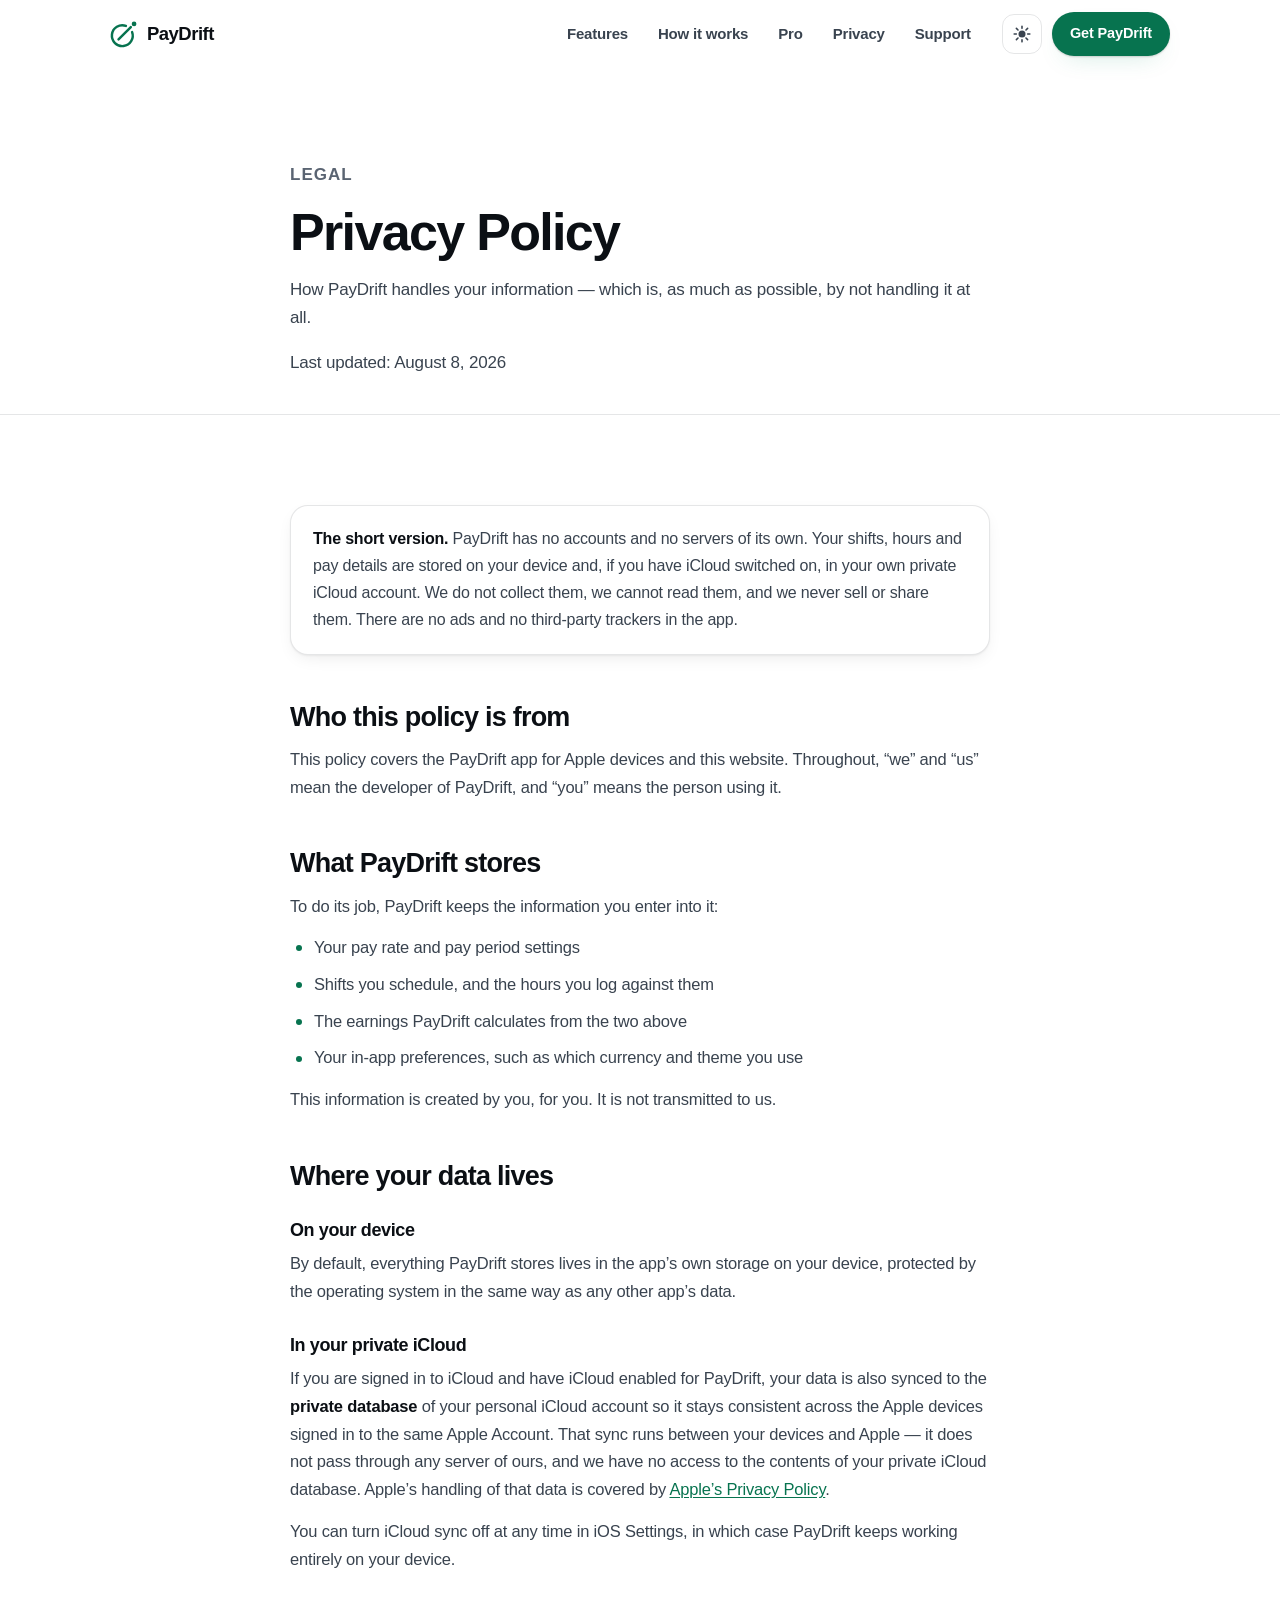
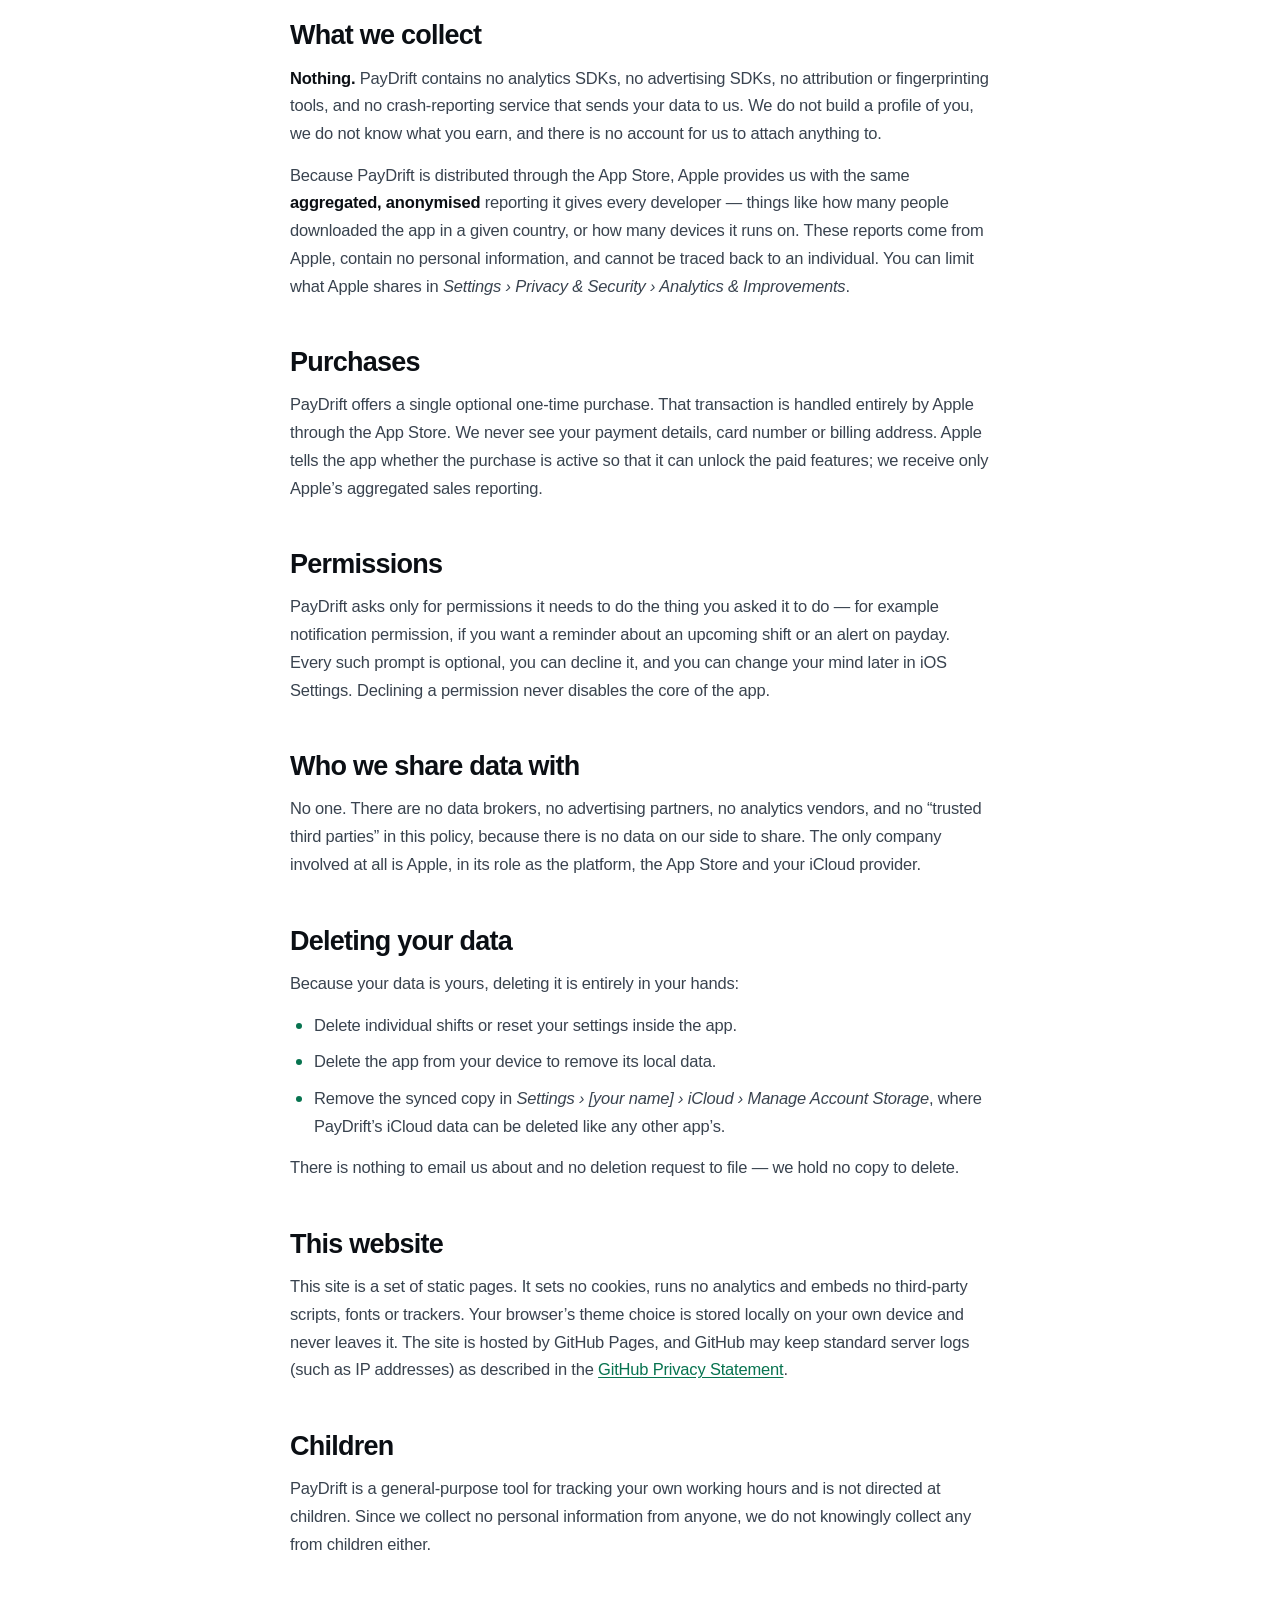
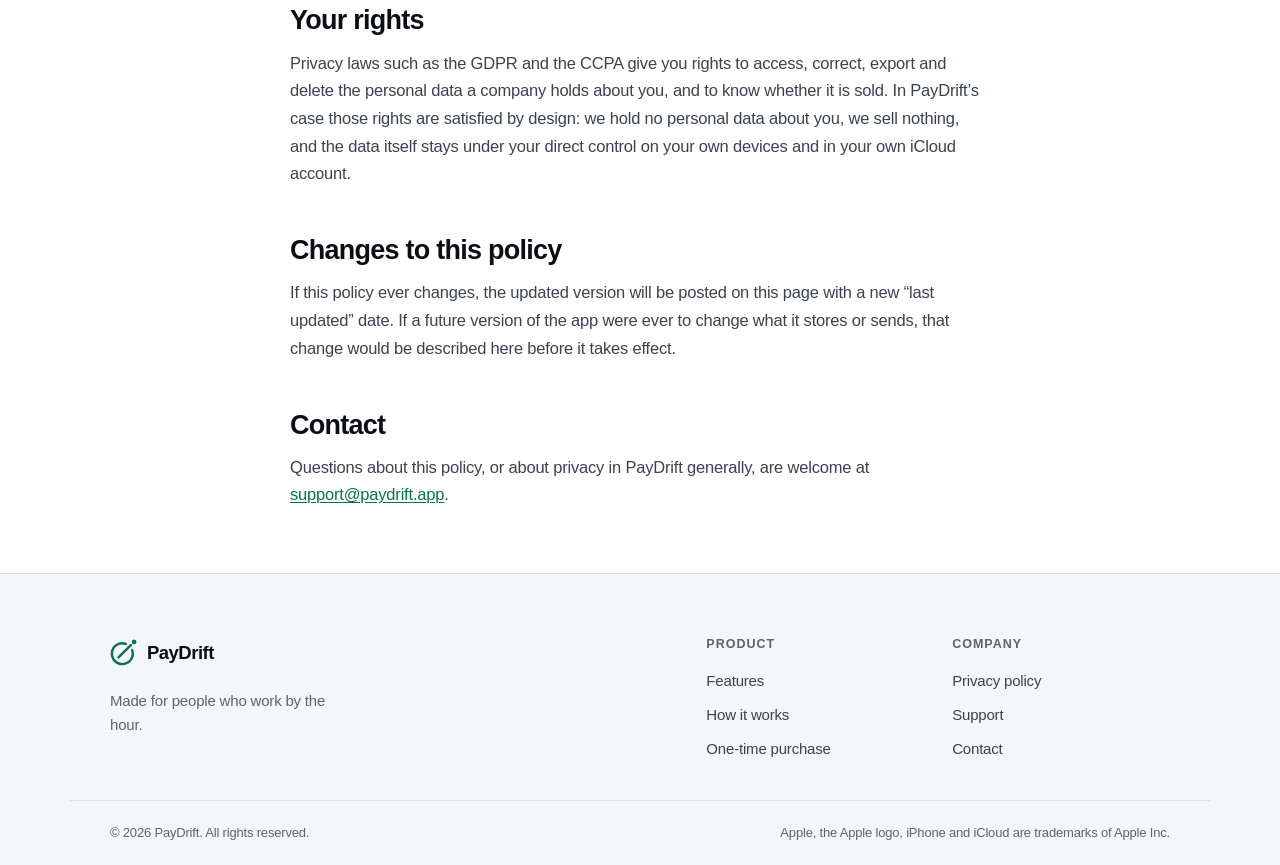
==== privacy.html @ ac626ae0 "Website" ====
<!DOCTYPE html>
<html lang="en">
<head>
<meta charset="utf-8">
<meta name="viewport" content="width=device-width, initial-scale=1">
<title>Privacy Policy — PayDrift</title>
<meta name="description" content="PayDrift's privacy policy. Your shifts, hours and pay stay on your device and in your own private iCloud. We don't collect, sell or see your data.">
<link rel="canonical" href="https://denysz07.github.io/PayDrift/privacy.html">
<meta name="robots" content="index, follow">

<meta property="og:type" content="article">
<meta property="og:site_name" content="PayDrift">
<meta property="og:title" content="Privacy Policy — PayDrift">
<meta property="og:description" content="Your shifts, hours and pay stay on your device and in your own private iCloud. We don't collect, sell or see your data.">
<meta property="og:url" content="https://denysz07.github.io/PayDrift/privacy.html">
<meta property="og:image" content="https://denysz07.github.io/PayDrift/assets/img/og.png">

<meta name="theme-color" content="#ffffff" media="(prefers-color-scheme: light)">
<meta name="theme-color" content="#08090c" media="(prefers-color-scheme: dark)">
<meta name="color-scheme" content="light dark">

<link rel="icon" href="assets/img/favicon.svg" type="image/svg+xml">
<link rel="apple-touch-icon" href="assets/img/app-icon.svg">
<link rel="stylesheet" href="assets/css/style.css">
<script>document.documentElement.classList.add('js');</script>
</head>
<body>
<a class="skip-link" href="#main">Skip to content</a>

<header class="site-header" id="siteHeader">
  <div class="container site-header__inner">
    <a class="brand" href="index.html" aria-label="PayDrift home">
      <svg class="brand__mark" viewBox="3 0.5 28.5 28.5" aria-hidden="true" focusable="false">
        <path d="M19.76 5.66A11 11 0 1 0 26.34 12.24" fill="none" stroke="currentColor" stroke-width="2.6" stroke-linecap="round"/>
        <path d="M12 20 25 7" fill="none" stroke="currentColor" stroke-width="2.6" stroke-linecap="round"/>
        <circle cx="28.4" cy="3.6" r="2.5" fill="currentColor"/>
      </svg>
      <span class="brand__name">PayDrift</span>
    </a>

    <nav class="site-nav" id="siteNav" aria-label="Primary">
      <a href="index.html#features">Features</a>
      <a href="index.html#how">How it works</a>
      <a href="index.html#pro">Pro</a>
      <a href="privacy.html" aria-current="page">Privacy</a>
      <a href="support.html">Support</a>
    </nav>

    <div class="site-header__actions">
      <button class="icon-btn" id="themeToggle" type="button" aria-label="Switch color theme" title="Switch color theme">
        <svg class="icon-btn__sun" viewBox="0 0 24 24" aria-hidden="true" focusable="false">
          <circle cx="12" cy="12" r="4.2" fill="currentColor"/>
          <g stroke="currentColor" stroke-width="1.9" stroke-linecap="round">
            <path d="M12 2.6v2.6M12 18.8v2.6M2.6 12h2.6M18.8 12h2.6M5.3 5.3l1.9 1.9M16.8 16.8l1.9 1.9M18.7 5.3l-1.9 1.9M7.2 16.8l-1.9 1.9"/>
          </g>
        </svg>
        <svg class="icon-btn__moon" viewBox="0 0 24 24" aria-hidden="true" focusable="false">
          <path d="M20.4 14.6A8.6 8.6 0 0 1 9.4 3.6a8.8 8.8 0 1 0 11 11Z" fill="currentColor"/>
        </svg>
      </button>
      <a class="btn btn--primary btn--sm site-header__cta" href="index.html#get">Get PayDrift</a>
      <button class="icon-btn nav-toggle" id="navToggle" type="button" aria-label="Open menu" aria-expanded="false" aria-controls="siteNav">
        <svg viewBox="0 0 24 24" aria-hidden="true" focusable="false">
          <path d="M4 7h16M4 12h16M4 17h16" stroke="currentColor" stroke-width="2" stroke-linecap="round" fill="none"/>
        </svg>
      </button>
    </div>
  </div>
</header>

<main id="main">
  <section class="page-hero">
    <div class="container container--narrow">
      <p class="eyebrow">Legal</p>
      <h1>Privacy Policy</h1>
      <p>How PayDrift handles your information &mdash; which is, as much as possible, by not handling it at all.</p>
      <p class="updated" style="margin-top:18px">Last updated: <time datetime="2026-08-08">August 8, 2026</time></p>
    </div>
  </section>

  <div class="prose">
    <div class="container container--narrow">

      <div class="callout">
        <p><strong>The short version.</strong> PayDrift has no accounts and no servers of its own. Your shifts, hours
        and pay details are stored on your device and, if you have iCloud switched on, in your own private iCloud
        account. We do not collect them, we cannot read them, and we never sell or share them. There are no ads and
        no third-party trackers in the app.</p>
      </div>

      <h2>Who this policy is from</h2>
      <p>This policy covers the PayDrift app for Apple devices and this website. Throughout, &ldquo;we&rdquo; and
      &ldquo;us&rdquo; mean the developer of PayDrift, and &ldquo;you&rdquo; means the person using it.</p>

      <h2>What PayDrift stores</h2>
      <p>To do its job, PayDrift keeps the information you enter into it:</p>
      <ul>
        <li>Your pay rate and pay period settings</li>
        <li>Shifts you schedule, and the hours you log against them</li>
        <li>The earnings PayDrift calculates from the two above</li>
        <li>Your in-app preferences, such as which currency and theme you use</li>
      </ul>
      <p>This information is created by you, for you. It is not transmitted to us.</p>

      <h2>Where your data lives</h2>
      <h3>On your device</h3>
      <p>By default, everything PayDrift stores lives in the app&rsquo;s own storage on your device, protected by
      the operating system in the same way as any other app&rsquo;s data.</p>

      <h3>In your private iCloud</h3>
      <p>If you are signed in to iCloud and have iCloud enabled for PayDrift, your data is also synced to the
      <strong>private database</strong> of your personal iCloud account so it stays consistent across the Apple
      devices signed in to the same Apple Account. That sync runs between your devices and Apple &mdash; it does not
      pass through any server of ours, and we have no access to the contents of your private iCloud database.
      Apple&rsquo;s handling of that data is covered by
      <a href="https://www.apple.com/legal/privacy/" rel="noopener">Apple&rsquo;s Privacy Policy</a>.</p>
      <p>You can turn iCloud sync off at any time in iOS Settings, in which case PayDrift keeps working entirely
      on your device.</p>

      <h2>What we collect</h2>
      <p><strong>Nothing.</strong> PayDrift contains no analytics SDKs, no advertising SDKs, no attribution or
      fingerprinting tools, and no crash-reporting service that sends your data to us. We do not build a profile of
      you, we do not know what you earn, and there is no account for us to attach anything to.</p>
      <p>Because PayDrift is distributed through the App Store, Apple provides us with the same
      <strong>aggregated, anonymised</strong> reporting it gives every developer &mdash; things like how many people
      downloaded the app in a given country, or how many devices it runs on. These reports come from Apple, contain
      no personal information, and cannot be traced back to an individual. You can limit what Apple shares in
      <em>Settings &rsaquo; Privacy &amp; Security &rsaquo; Analytics &amp; Improvements</em>.</p>

      <h2>Purchases</h2>
      <p>PayDrift offers a single optional one-time purchase. That transaction is handled entirely by Apple through
      the App Store. We never see your payment details, card number or billing address. Apple tells the app whether
      the purchase is active so that it can unlock the paid features; we receive only Apple&rsquo;s aggregated sales
      reporting.</p>

      <h2>Permissions</h2>
      <p>PayDrift asks only for permissions it needs to do the thing you asked it to do &mdash; for example
      notification permission, if you want a reminder about an upcoming shift or an alert on payday. Every such
      prompt is optional, you can decline it, and you can change your mind later in iOS Settings. Declining a
      permission never disables the core of the app.</p>

      <h2>Who we share data with</h2>
      <p>No one. There are no data brokers, no advertising partners, no analytics vendors, and no &ldquo;trusted
      third parties&rdquo; in this policy, because there is no data on our side to share. The only company involved
      at all is Apple, in its role as the platform, the App Store and your iCloud provider.</p>

      <h2>Deleting your data</h2>
      <p>Because your data is yours, deleting it is entirely in your hands:</p>
      <ul>
        <li>Delete individual shifts or reset your settings inside the app.</li>
        <li>Delete the app from your device to remove its local data.</li>
        <li>Remove the synced copy in <em>Settings &rsaquo; [your name] &rsaquo; iCloud &rsaquo; Manage Account
        Storage</em>, where PayDrift&rsquo;s iCloud data can be deleted like any other app&rsquo;s.</li>
      </ul>
      <p>There is nothing to email us about and no deletion request to file &mdash; we hold no copy to delete.</p>

      <h2>This website</h2>
      <p>This site is a set of static pages. It sets no cookies, runs no analytics and embeds no third-party
      scripts, fonts or trackers. Your browser&rsquo;s theme choice is stored locally on your own device and never
      leaves it. The site is hosted by GitHub Pages, and GitHub may keep standard server logs (such as IP addresses)
      as described in the <a href="https://docs.github.com/site-policy/privacy-policies/github-privacy-statement" rel="noopener">GitHub Privacy Statement</a>.</p>

      <h2>Children</h2>
      <p>PayDrift is a general-purpose tool for tracking your own working hours and is not directed at children.
      Since we collect no personal information from anyone, we do not knowingly collect any from children either.</p>

      <h2>Your rights</h2>
      <p>Privacy laws such as the GDPR and the CCPA give you rights to access, correct, export and delete the
      personal data a company holds about you, and to know whether it is sold. In PayDrift&rsquo;s case those rights
      are satisfied by design: we hold no personal data about you, we sell nothing, and the data itself stays under
      your direct control on your own devices and in your own iCloud account.</p>

      <h2>Changes to this policy</h2>
      <p>If this policy ever changes, the updated version will be posted on this page with a new
      &ldquo;last updated&rdquo; date. If a future version of the app were ever to change what it stores or sends,
      that change would be described here before it takes effect.</p>

      <h2>Contact</h2>
      <p>Questions about this policy, or about privacy in PayDrift generally, are welcome at
      <a href="mailto:support@paydrift.app">support@paydrift.app</a>.</p>

    </div>
  </div>
</main>

<footer class="site-footer">
  <div class="container site-footer__inner">
    <div class="site-footer__brand">
      <a class="brand" href="index.html" aria-label="PayDrift home">
        <svg class="brand__mark" viewBox="3 0.5 28.5 28.5" aria-hidden="true" focusable="false">
          <path d="M19.76 5.66A11 11 0 1 0 26.34 12.24" fill="none" stroke="currentColor" stroke-width="2.6" stroke-linecap="round"/>
          <path d="M12 20 25 7" fill="none" stroke="currentColor" stroke-width="2.6" stroke-linecap="round"/>
          <circle cx="28.4" cy="3.6" r="2.5" fill="currentColor"/>
        </svg>
        <span class="brand__name">PayDrift</span>
      </a>
      <p>Made for people who work by the hour.</p>
    </div>
    <nav class="site-footer__nav" aria-label="Footer">
      <div>
        <h3>Product</h3>
        <a href="index.html#features">Features</a>
        <a href="index.html#how">How it works</a>
        <a href="index.html#pro">One-time purchase</a>
      </div>
      <div>
        <h3>Company</h3>
        <a href="privacy.html">Privacy policy</a>
        <a href="support.html">Support</a>
        <a href="mailto:support@paydrift.app">Contact</a>
      </div>
    </nav>
  </div>
  <div class="container site-footer__legal">
    <p>&copy; <span id="year">2026</span> PayDrift. All rights reserved.</p>
    <p>Apple, the Apple logo, iPhone and iCloud are trademarks of Apple Inc.</p>
  </div>
</footer>

<script src="assets/js/main.js"></script>
</body>
</html>
---- assets/css/style.css ----
/* ==========================================================================
   PayDrift — marketing site
   1. Tokens        5. Header / nav      9. Pro + chart
   2. Reset/base    6. Hero + device    10. Privacy / FAQ / CTA
   3. Layout        7. Trust strip      11. Footer
   4. Buttons       8. Features/steps   12. Article pages + motion + responsive
   ========================================================================== */

/* ---------------------------------------------------------------- 1. TOKENS */

:root {
  color-scheme: light;

  --bg:            #ffffff;
  --bg-soft:       #f4f7f7;
  --surface:       #ffffff;
  --surface-2:     #f2f5f6;
  --border:        rgba(9, 16, 22, .10);
  --border-strong: rgba(9, 16, 22, .17);

  --ink:   #0b0f14;
  --ink-2: #39434f;
  --ink-3: #5a6472;

  --accent:      #07734f;   /* 5.9:1 on white — safe for text and fills   */
  --accent-2:    #0a8f63;   /* decorative / gradient partner              */
  --accent-soft: #e6f8f0;
  --on-accent:   #ffffff;
  --glow:        rgba(10, 143, 99, .22);

  --shadow-sm: 0 1px 2px rgba(9, 16, 22, .05), 0 6px 18px -6px rgba(9, 16, 22, .10);
  --shadow-md: 0 2px 6px rgba(9, 16, 22, .05), 0 18px 40px -18px rgba(9, 16, 22, .18);
  --shadow-lg: 0 8px 20px rgba(9, 16, 22, .06), 0 44px 90px -40px rgba(9, 16, 22, .38);

  /* The app screen is a screenshot: it keeps its own dark palette in both themes. */
  --scr-bg:      #0e1116;
  --scr-card:    #171b22;
  --scr-ink:     #f4f7fa;
  --scr-ink-2:   #9aa4b2;
  --scr-line:    rgba(255, 255, 255, .09);
  --scr-accent:  #2bd48f;
  --chart-mark:  #12a877;   /* validated data mark on #0e1116 */
  --chart-dim:   #2a5f4e;   /* validated de-emphasis step, same hue */

  --radius-sm: 12px;
  --radius:    18px;
  --radius-lg: 26px;

  --container: 1140px;
  --pad: clamp(20px, 5vw, 40px);
  --section-y: clamp(72px, 9vw, 132px);

  --font: -apple-system, BlinkMacSystemFont, "SF Pro Text", "Segoe UI", Roboto,
          Helvetica, Arial, "Helvetica Neue", sans-serif;
}

@media (prefers-color-scheme: dark) {
  :root:not([data-theme="light"]) {
    color-scheme: dark;

    --bg:            #08090c;
    --bg-soft:       #0c0e13;
    --surface:       #12151a;
    --surface-2:     #171b22;
    --border:        rgba(255, 255, 255, .10);
    --border-strong: rgba(255, 255, 255, .18);

    --ink:   #f5f8fa;
    --ink-2: #c1c9d4;
    --ink-3: #8d97a6;

    --accent:      #2bd48f;   /* 10.2:1 on the dark plane */
    --accent-2:    #2bd48f;
    --accent-soft: rgba(43, 212, 143, .12);
    --on-accent:   #04140e;
    --glow:        rgba(43, 212, 143, .26);

    --shadow-sm: 0 1px 2px rgba(0, 0, 0, .5);
    --shadow-md: 0 2px 8px rgba(0, 0, 0, .45), 0 20px 44px -20px rgba(0, 0, 0, .8);
    --shadow-lg: 0 10px 24px rgba(0, 0, 0, .5), 0 48px 96px -44px rgba(0, 0, 0, .95);
  }
}

:root[data-theme="dark"] {
  color-scheme: dark;

  --bg:            #08090c;
  --bg-soft:       #0c0e13;
  --surface:       #12151a;
  --surface-2:     #171b22;
  --border:        rgba(255, 255, 255, .10);
  --border-strong: rgba(255, 255, 255, .18);

  --ink:   #f5f8fa;
  --ink-2: #c1c9d4;
  --ink-3: #8d97a6;

  --accent:      #2bd48f;
  --accent-2:    #2bd48f;
  --accent-soft: rgba(43, 212, 143, .12);
  --on-accent:   #04140e;
  --glow:        rgba(43, 212, 143, .26);

  --shadow-sm: 0 1px 2px rgba(0, 0, 0, .5);
  --shadow-md: 0 2px 8px rgba(0, 0, 0, .45), 0 20px 44px -20px rgba(0, 0, 0, .8);
  --shadow-lg: 0 10px 24px rgba(0, 0, 0, .5), 0 48px 96px -44px rgba(0, 0, 0, .95);
}

/* ------------------------------------------------------------ 2. RESET/BASE */

*, *::before, *::after { box-sizing: border-box; }

html { -webkit-text-size-adjust: 100%; scroll-behavior: smooth; }
@media (prefers-reduced-motion: reduce) { html { scroll-behavior: auto; } }

body {
  margin: 0;
  background: var(--bg);
  color: var(--ink);
  font-family: var(--font);
  font-size: 17px;
  line-height: 1.6;
  letter-spacing: -0.011em;
  -webkit-font-smoothing: antialiased;
  -moz-osx-font-smoothing: grayscale;
  overflow-x: hidden;
}

h1, h2, h3, h4 { margin: 0; line-height: 1.08; letter-spacing: -0.032em; font-weight: 700; }
p  { margin: 0; }
ul, ol { margin: 0; padding: 0; list-style: none; }
img, svg { max-width: 100%; }
svg { display: block; }
a { color: var(--accent); text-decoration: none; }
a:hover { text-decoration: underline; }
button { font: inherit; color: inherit; }

:where(a, button, summary, details):focus-visible {
  outline: 2.5px solid var(--accent);
  outline-offset: 3px;
  border-radius: 6px;
}

.skip-link {
  position: absolute; left: 12px; top: -60px; z-index: 200;
  padding: 10px 16px; border-radius: 10px;
  background: var(--accent); color: var(--on-accent); font-weight: 600;
  transition: top .18s ease;
}
.skip-link:focus { top: 12px; text-decoration: none; }

/* --------------------------------------------------------------- 3. LAYOUT */

.container {
  width: 100%;
  max-width: var(--container);
  margin-inline: auto;
  padding-inline: var(--pad);
}
.container--narrow { max-width: 780px; }

.section { padding-block: var(--section-y); }
.section--alt { background: var(--bg-soft); }

.section__head { max-width: 660px; margin-bottom: clamp(36px, 5vw, 60px); }
.section__title { font-size: clamp(30px, 4.2vw, 46px); }
.section__lead {
  margin-top: 18px; font-size: clamp(16.5px, 1.5vw, 19px);
  color: var(--ink-2); line-height: 1.62;
}

.eyebrow {
  display: inline-flex; align-items: center; gap: 8px;
  margin: 0 0 16px;
  font-size: 13px; font-weight: 650; letter-spacing: .06em; text-transform: uppercase;
  color: var(--accent);
}
.eyebrow .dot {
  width: 7px; height: 7px; border-radius: 50%; background: var(--accent);
  box-shadow: 0 0 0 4px var(--accent-soft);
  animation: pulse 2.4s ease-in-out infinite;
}
@keyframes pulse { 0%, 100% { opacity: 1; } 50% { opacity: .35; } }

.grad {
  background: linear-gradient(96deg, var(--accent-2), var(--accent) 55%, var(--accent-2));
  -webkit-background-clip: text; background-clip: text;
  color: transparent;
}
:root[data-theme="dark"] .grad,
:root:not([data-theme="light"]) .grad { }
@media (prefers-color-scheme: dark) {
  :root:not([data-theme="light"]) .grad {
    background: linear-gradient(96deg, #7ff0c4, #2bd48f 50%, #35c9d8);
    -webkit-background-clip: text; background-clip: text;
  }
}
:root[data-theme="dark"] .grad {
  background: linear-gradient(96deg, #7ff0c4, #2bd48f 50%, #35c9d8);
  -webkit-background-clip: text; background-clip: text;
}

/* -------------------------------------------------------------- 4. BUTTONS */

.btn {
  display: inline-flex; align-items: center; justify-content: center; gap: 10px;
  padding: 13px 24px;
  border: 1px solid transparent; border-radius: 999px;
  font-size: 16px; font-weight: 600; letter-spacing: -0.01em;
  cursor: pointer; white-space: nowrap;
  transition: transform .16s ease, box-shadow .22s ease, background-color .18s ease, border-color .18s ease;
}
.btn:hover { text-decoration: none; transform: translateY(-1.5px); }
.btn:active { transform: translateY(0); }

.btn--primary {
  background: var(--accent); color: var(--on-accent);
  box-shadow: 0 1px 2px rgba(0, 0, 0, .16), 0 10px 26px -12px var(--glow);
}
.btn--primary:hover { box-shadow: 0 2px 4px rgba(0, 0, 0, .18), 0 18px 40px -14px var(--glow); }

.btn--ghost {
  background: var(--surface); color: var(--ink);
  border-color: var(--border-strong); box-shadow: var(--shadow-sm);
}
.btn--ghost:hover { border-color: var(--ink-3); }

.btn--sm { padding: 9px 17px; font-size: 14.5px; }
.btn--lg { padding: 15px 27px; font-size: 17px; }

.appstore { padding-block: 11px; }
.appstore__glyph { width: 24px; height: 24px; flex: none; margin-top: -2px; }
.appstore__text { display: flex; flex-direction: column; align-items: flex-start; line-height: 1.16; }
.appstore__text small { font-size: 11px; font-weight: 500; opacity: .8; letter-spacing: .01em; }

.link-arrow {
  display: inline-flex; align-items: center; gap: 7px;
  font-weight: 600; color: var(--accent);
}
.link-arrow svg { width: 19px; height: 19px; transition: transform .2s ease; }
.link-arrow:hover svg { transform: translateX(3px); }

.pill {
  display: inline-flex; align-items: center; gap: .5em;
  padding: .32em .7em; border-radius: 999px;
  font-size: .72em; font-weight: 600;
}
.pill--live { background: rgba(43, 212, 143, .13); color: var(--scr-accent); }
.pill__dot {
  width: .45em; height: .45em; border-radius: 50%; background: currentColor;
  animation: pulse 1.8s ease-in-out infinite;
}

.icon-btn {
  display: inline-grid; place-items: center;
  width: 40px; height: 40px; padding: 0;
  background: transparent; color: var(--ink-2);
  border: 1px solid var(--border); border-radius: 12px;
  cursor: pointer;
  transition: background-color .18s ease, color .18s ease, border-color .18s ease;
}
.icon-btn:hover { background: var(--surface-2); color: var(--ink); border-color: var(--border-strong); }
.icon-btn svg { width: 20px; height: 20px; }
.icon-btn__moon { display: none; }
:root[data-theme="dark"] .icon-btn__sun { display: none; }
:root[data-theme="dark"] .icon-btn__moon { display: block; }
@media (prefers-color-scheme: dark) {
  :root:not([data-theme="light"]) .icon-btn__sun  { display: none; }
  :root:not([data-theme="light"]) .icon-btn__moon { display: block; }
}

/* --------------------------------------------------------- 5. HEADER / NAV */

.site-header {
  position: sticky; top: 0; z-index: 100;
  background: color-mix(in srgb, var(--bg) 78%, transparent);
  -webkit-backdrop-filter: saturate(180%) blur(18px);
  backdrop-filter: saturate(180%) blur(18px);
  border-bottom: 1px solid transparent;
  transition: border-color .25s ease, background-color .25s ease;
}
.site-header[data-scrolled="true"] { border-bottom-color: var(--border); }

.site-header__inner {
  display: flex; align-items: center; gap: 18px;
  height: 68px;
}

.brand {
  display: inline-flex; align-items: center; gap: 10px;
  color: var(--ink); font-weight: 700; font-size: 18.5px; letter-spacing: -0.028em;
}
.brand:hover { text-decoration: none; }
.brand__mark { width: 27px; height: 27px; color: var(--accent); flex: none; }

.site-nav { display: flex; align-items: center; gap: 4px; margin-left: auto; }
.site-nav a {
  padding: 8px 13px; border-radius: 10px;
  color: var(--ink-2); font-size: 15px; font-weight: 550;
  transition: color .16s ease, background-color .16s ease;
}
.site-nav a:hover { color: var(--ink); background: var(--surface-2); text-decoration: none; }

.site-header__actions { display: flex; align-items: center; gap: 10px; }
.nav-toggle { display: none; }

@media (max-width: 940px) {
  .site-nav {
    position: absolute; left: var(--pad); right: var(--pad); top: calc(100% + 8px);
    flex-direction: column; align-items: stretch; gap: 2px;
    padding: 10px; margin-left: 0;
    background: var(--surface); border: 1px solid var(--border);
    border-radius: var(--radius); box-shadow: var(--shadow-lg);
    opacity: 0; visibility: hidden; transform: translateY(-8px);
    transition: opacity .2s ease, transform .2s ease, visibility .2s;
  }
  .site-header[data-open="true"] .site-nav { opacity: 1; visibility: visible; transform: none; }
  .site-nav a { padding: 12px 14px; font-size: 16px; }
  .site-header__actions { margin-left: auto; }
  .nav-toggle { display: inline-grid; }
  .site-header__cta { display: none; }
}

/* ------------------------------------------------------- 6. HERO + DEVICE */

.hero { position: relative; padding-block: clamp(48px, 7vw, 92px) clamp(60px, 8vw, 110px); overflow: hidden; }

.aurora { position: absolute; inset: -20% -10% auto; height: 720px; z-index: -1; pointer-events: none; filter: blur(90px); opacity: .55; }
.aurora span { position: absolute; border-radius: 50%; display: block; }
.aurora span:nth-child(1) { width: 520px; height: 520px; left: 4%;  top: 6%;  background: var(--glow); animation: drift 22s ease-in-out infinite; }
.aurora span:nth-child(2) { width: 460px; height: 460px; right: 6%; top: 0;   background: rgba(53, 201, 216, .22); animation: drift 27s ease-in-out infinite reverse; }
.aurora span:nth-child(3) { width: 380px; height: 380px; left: 42%; top: 32%; background: rgba(112, 130, 255, .16); animation: drift 33s ease-in-out infinite; }
@media (prefers-color-scheme: dark) { :root:not([data-theme="light"]) .aurora { opacity: .5; } }
:root[data-theme="dark"] .aurora { opacity: .5; }
@keyframes drift {
  0%, 100% { transform: translate3d(0, 0, 0) scale(1); }
  50%      { transform: translate3d(4%, 6%, 0) scale(1.12); }
}

.hero__inner {
  display: grid; grid-template-columns: minmax(0, 1fr) minmax(0, .82fr);
  gap: clamp(36px, 5vw, 72px); align-items: center;
}
.hero__title { font-size: clamp(38px, 6vw, 68px); letter-spacing: -0.04em; }
.hero__lead {
  margin-top: 22px; max-width: 30em;
  font-size: clamp(17px, 1.7vw, 20px); line-height: 1.6; color: var(--ink-2);
}
.hero__cta { display: flex; flex-wrap: wrap; gap: 12px; margin-top: 32px; }
.hero__note { margin-top: 18px; font-size: 14px; color: var(--ink-3); }

.hero__art { position: relative; display: grid; place-items: center; }

/* --- the phone ---------------------------------------------------------- */

.device { --w: min(336px, 78vw); position: relative; }
.device__frame {
  width: var(--w); aspect-ratio: 393 / 852;
  padding: 11px; border-radius: 54px;
  background:
    linear-gradient(150deg, #4a5361, #1b1f26 26%, #10131a 52%, #262c36 76%, #5a6472);
  box-shadow: var(--shadow-lg), 0 0 0 1px rgba(255, 255, 255, .08) inset;
}
.device__screen {
  position: relative; height: 100%; overflow: hidden;
  border-radius: 44px; background: var(--scr-bg); color: var(--scr-ink);
  font-size: calc(var(--w) / 22);
  display: flex; flex-direction: column;
}
.device__screen::before {                 /* dynamic island */
  content: ""; position: absolute; top: .6em; left: 50%; transform: translateX(-50%);
  width: 6.2em; height: 1.75em; border-radius: 999px; background: #000; z-index: 3;
}
.device__screen::after {                  /* home indicator */
  content: ""; position: absolute; bottom: .5em; left: 50%; transform: translateX(-50%);
  width: 8.5em; height: .3em; border-radius: 999px; background: rgba(255, 255, 255, .3);
}

.statusbar {
  display: flex; align-items: center; justify-content: space-between;
  padding: .75em 1.55em .1em; font-size: .82em; font-weight: 650;
}
.statusbar__icons { display: flex; align-items: center; gap: .42em; color: var(--scr-ink); }
.statusbar__icons svg { height: .82em; width: auto; fill: currentColor; }
.statusbar__icons svg:nth-child(1) { width: 1.15em; }
.statusbar__icons svg:nth-child(2) { width: 1.05em; }
.statusbar__icons svg:nth-child(3) { width: 1.7em; }

.app { position: relative; flex: 1; padding: 1.9em 1.35em 1.6em; display: flex; flex-direction: column; gap: 1em; }
.app::after {                             /* the list runs off the bottom, as a scrolling list does */
  content: ""; position: absolute; inset: auto 0 0; height: 3.4em; pointer-events: none;
  background: linear-gradient(to top, var(--scr-bg) 22%, transparent);
}
.app__topline { display: flex; align-items: flex-start; justify-content: space-between; gap: .6em; }
.app__label { font-size: .8em; font-weight: 600; color: var(--scr-ink-2); }
.app__range { font-size: .92em; font-weight: 650; margin-top: .12em; }

.earnings {
  margin-top: -.15em;
  font-size: 2.62em; font-weight: 700; letter-spacing: -0.04em; line-height: 1;
}
.earnings__cur   { font-size: .58em; vertical-align: .42em; margin-right: .1em; color: var(--scr-ink-2); }
.earnings__cents { font-size: .5em; color: var(--scr-ink-2); }
.earnings__cents.is-tick { animation: tick .5s ease-out; }
@keyframes tick { 0% { color: var(--scr-accent); } 100% { color: var(--scr-ink-2); } }
.earnings__sub { font-size: .82em; color: var(--scr-ink-2); margin-top: .45em; }

.progress { margin-top: .2em; }
.progress__head {
  display: flex; justify-content: space-between;
  font-size: .76em; font-weight: 600; color: var(--scr-ink-2); margin-bottom: .55em;
}
.progress__track { height: .45em; border-radius: 999px; background: rgba(255, 255, 255, .09); overflow: hidden; }
.progress__fill {
  height: 100%; border-radius: 999px;
  background: linear-gradient(90deg, var(--chart-mark), var(--scr-accent));
  transition: width .8s cubic-bezier(.2, .8, .2, 1);
}

.countdown {
  padding: .85em 1em; border-radius: 1em;
  background: var(--scr-card); border: 1px solid var(--scr-line);
}
.countdown__label { font-size: .74em; font-weight: 600; color: var(--scr-ink-2); }
.countdown__value { display: flex; gap: .75em; margin-top: .3em; }
.cd { display: flex; align-items: baseline; gap: .1em; }
.cd b { font-size: 1.28em; font-weight: 700; letter-spacing: -0.03em; font-variant-numeric: tabular-nums; }
.cd i { font-size: .78em; font-style: normal; color: var(--scr-ink-2); font-weight: 600; }

.shifts__head {
  margin-top: .35em;
  font-size: .76em; font-weight: 650; letter-spacing: .05em; text-transform: uppercase;
  color: var(--scr-ink-2);
}
.shifts { display: flex; flex-direction: column; }
.shifts__row {
  display: grid; grid-template-columns: 3.4em 1fr auto; align-items: center; gap: .7em;
  padding: .58em 0; border-top: 1px solid var(--scr-line); font-size: .8em;
}
.shifts__row:first-child { border-top: 0; }
.shifts__day { display: flex; flex-direction: column; color: var(--scr-ink-2); font-size: .88em; line-height: 1.25; }
.shifts__day b { color: var(--scr-ink); font-size: 1.1em; font-weight: 650; }
.shifts__time { color: var(--scr-ink-2); font-variant-numeric: tabular-nums; }
.shifts__pay { font-weight: 650; font-variant-numeric: tabular-nums; }

/* --- floating chips ------------------------------------------------------ */

.float {
  position: absolute; z-index: 4; width: max-content;
  display: flex; align-items: center; gap: 10px;
  padding: 11px 15px; border-radius: 15px;
  background: color-mix(in srgb, var(--surface) 88%, transparent);
  -webkit-backdrop-filter: blur(14px); backdrop-filter: blur(14px);
  border: 1px solid var(--border); box-shadow: var(--shadow-md);
  animation: bob 6s ease-in-out infinite;
}
/* Anchored to the device so they always clip its edge by a fixed amount,
   at heights where the screen behind them is padding rather than content. */
.float--a { right: calc(100% - 30px); bottom: 3%; }
.float--b { left: calc(100% - 64px); top: 41%; animation-delay: -3s; }
.float__icon {
  display: grid; place-items: center; width: 30px; height: 30px; flex: none;
  border-radius: 9px; background: var(--accent-soft); color: var(--accent);
}
.float__icon svg { width: 17px; height: 17px; }
.float__text { display: flex; flex-direction: column; font-size: 12.5px; color: var(--ink-3); line-height: 1.32; }
.float__text b { font-size: 13.5px; color: var(--ink); font-weight: 650; }
@keyframes bob {
  0%, 100% { transform: translateY(0); }
  50%      { transform: translateY(-9px); }
}
@media (max-width: 680px) { .float { display: none; } }

/* --------------------------------------------------------- 7. TRUST STRIP */

.strip { border-block: 1px solid var(--border); background: var(--bg-soft); }
.strip__inner {
  display: grid; grid-template-columns: repeat(4, 1fr); gap: 18px;
  padding-block: 30px;
}
.strip p { display: flex; flex-direction: column; gap: 3px; }
.strip b { font-size: 16.5px; font-weight: 650; letter-spacing: -0.02em; }
.strip span { font-size: 14px; color: var(--ink-3); }
@media (max-width: 760px) { .strip__inner { grid-template-columns: repeat(2, 1fr); } }

/* -------------------------------------------------- 8. FEATURES AND STEPS */

.cards { display: grid; grid-template-columns: repeat(3, 1fr); gap: clamp(14px, 1.6vw, 22px); }
.card {
  padding: clamp(22px, 2.4vw, 30px);
  background: var(--surface); border: 1px solid var(--border);
  border-radius: var(--radius-lg); box-shadow: var(--shadow-sm);
  transition: transform .25s ease, box-shadow .25s ease, border-color .25s ease;
}
.card:hover { transform: translateY(-4px); box-shadow: var(--shadow-md); border-color: var(--border-strong); }
.card__icon {
  display: grid; place-items: center; width: 46px; height: 46px; margin-bottom: 20px;
  border-radius: 14px; background: var(--accent-soft); color: var(--accent);
}
.card__icon svg { width: 24px; height: 24px; }
.card h3 { font-size: 19.5px; letter-spacing: -0.026em; }
.card p { margin-top: 10px; font-size: 15.5px; line-height: 1.58; color: var(--ink-2); }
@media (max-width: 940px) { .cards { grid-template-columns: repeat(2, 1fr); } }
@media (max-width: 620px) { .cards { grid-template-columns: 1fr; } }

.steps { display: grid; grid-template-columns: repeat(3, 1fr); gap: clamp(20px, 3vw, 44px); counter-reset: s; }
.step { position: relative; padding-top: 26px; border-top: 2px solid var(--border); }
.step__num {
  position: absolute; top: -17px; left: 0;
  display: grid; place-items: center; width: 32px; height: 32px;
  border-radius: 50%; background: var(--accent); color: var(--on-accent);
  font-size: 15px; font-weight: 700;
}
.step h3 { margin-top: 14px; font-size: 21px; letter-spacing: -0.028em; }
.step p { margin-top: 10px; font-size: 16px; color: var(--ink-2); line-height: 1.6; }
@media (max-width: 760px) { .steps { grid-template-columns: 1fr; gap: 34px; } }

/* ------------------------------------------------------- 9. PRO + INSIGHTS */

.pro {
  display: grid; grid-template-columns: minmax(0, 1fr) minmax(0, .95fr);
  gap: clamp(36px, 5vw, 72px); align-items: center;
}
.ticks { display: flex; flex-direction: column; gap: 20px; margin: 32px 0 34px; }
.ticks li { position: relative; padding-left: 38px; }
.ticks li::before {
  content: ""; position: absolute; left: 0; top: 1px;
  width: 24px; height: 24px; border-radius: 50%;
  background: var(--accent-soft) no-repeat center / 14px 14px;
  background-image: url("data:image/svg+xml;charset=utf-8,%3Csvg xmlns='http://www.w3.org/2000/svg' viewBox='0 0 24 24'%3E%3Cpath d='M5 12.5 10 17.5 19 7' fill='none' stroke='%230a8f63' stroke-width='3' stroke-linecap='round' stroke-linejoin='round'/%3E%3C/svg%3E");
}
.ticks b { display: block; font-size: 17.5px; font-weight: 650; letter-spacing: -0.022em; }
.ticks span { display: block; margin-top: 4px; font-size: 15.5px; color: var(--ink-2); }
.pro__fineprint { margin-top: 16px; font-size: 14px; color: var(--ink-3); }

.panel {
  padding: clamp(20px, 2.4vw, 28px);
  border-radius: var(--radius-lg);
  background: var(--scr-bg); color: var(--scr-ink);
  border: 1px solid rgba(255, 255, 255, .08);
  box-shadow: var(--shadow-lg);
}
.panel__head { display: flex; align-items: center; justify-content: space-between; }
.panel__title { font-size: 16px; font-weight: 650; }
.panel__meta  { font-size: 13px; color: var(--scr-ink-2); }
.panel__label { margin-top: 24px; font-size: 13.5px; font-weight: 600; color: var(--scr-ink-2); }
.panel__hero  { margin-top: 4px; font-size: clamp(38px, 4.4vw, 50px); font-weight: 700; letter-spacing: -0.04em; line-height: 1; }

/* Bar chart: one series, one hue, 4px rounded data-ends on a shared baseline. */
.chart { margin: 26px 0 0; }
.chart__plot {
  position: relative;
  display: flex; align-items: flex-end; justify-content: space-between; gap: 8px;
  height: 116px;
  border-bottom: 1px solid rgba(255, 255, 255, .14);
}
.chart__avg {
  position: absolute; left: 0; right: 0; height: 1px; z-index: 2;
  background: rgba(255, 255, 255, .26); pointer-events: none;
}
.chart__avg span {
  position: absolute; left: 0; bottom: 4px;
  font-size: 11px; font-weight: 600; color: var(--scr-ink-2);
  background: var(--scr-bg); padding-right: 6px;
}
.bar {
  position: relative; flex: 1;
  display: flex; align-items: flex-end; justify-content: center;
  height: 100%; cursor: default;
}
.bar__fill {
  width: 100%; max-width: 22px; height: var(--h);
  border-radius: 4px 4px 0 0; background: var(--chart-dim);
  transition: background-color .2s ease;
}
.bar--current .bar__fill { background: var(--chart-mark); }
.bar:hover .bar__fill { background: var(--chart-mark); }
.bar__tip {
  position: absolute; bottom: calc(var(--h) + 8px); left: 50%; transform: translateX(-50%);
  padding: 3px 7px; border-radius: 7px; white-space: nowrap;
  background: var(--scr-card); border: 1px solid var(--scr-line);
  font-size: 11.5px; font-weight: 650; color: var(--scr-ink);
  opacity: 0; transition: opacity .16s ease; pointer-events: none;
}
.bar:hover .bar__tip { opacity: 1; }
.bar--current .bar__tip { display: none; }
.bar__label {
  position: absolute; bottom: calc(var(--h) + 7px); left: 50%; transform: translateX(-50%);
  font-size: 11.5px; font-weight: 650; color: var(--scr-ink); white-space: nowrap;
}
.chart__axis {
  display: flex; justify-content: space-between; margin-top: 9px;
  font-size: 11.5px; color: var(--scr-ink-2);
}

.tiles { display: grid; grid-template-columns: 1fr 1fr; gap: 10px; margin-top: 22px; }
.tile {
  padding: 13px 15px; border-radius: 14px;
  background: var(--scr-card); border: 1px solid var(--scr-line);
}
.tile--wide { grid-column: 1 / -1; display: flex; align-items: center; justify-content: space-between; gap: 12px; }
.tile__label { display: block; font-size: 12.5px; color: var(--scr-ink-2); font-weight: 550; }
.tile__value { display: block; margin-top: 3px; font-size: 19px; font-weight: 700; letter-spacing: -0.03em; }
.tile--wide .tile__value { margin-top: 0; }

@media (max-width: 900px) { .pro { grid-template-columns: 1fr; } .pro__art { max-width: 480px; } }

/* ------------------------------------------------ 10. PRIVACY / FAQ / CTA */

.privacy {
  display: grid; grid-template-columns: minmax(0, 1fr) minmax(0, .9fr);
  gap: clamp(32px, 5vw, 64px); align-items: center;
}
.privacy__list { display: flex; flex-direction: column; gap: 12px; }
.privacy__list li {
  padding: 20px 22px; border-radius: var(--radius);
  background: var(--surface); border: 1px solid var(--border); box-shadow: var(--shadow-sm);
}
.privacy__list b { display: block; font-size: 16.5px; font-weight: 650; letter-spacing: -0.02em; }
.privacy__list span { display: block; margin-top: 5px; font-size: 15px; color: var(--ink-2); }
.privacy__copy .link-arrow { margin-top: 26px; }
@media (max-width: 860px) { .privacy { grid-template-columns: 1fr; } }

.faq { border-top: 1px solid var(--border); }
.faq__item { border-bottom: 1px solid var(--border); }
.faq__item summary {
  display: flex; align-items: center; justify-content: space-between; gap: 20px;
  padding: 22px 4px; cursor: pointer; list-style: none;
  font-size: 18px; font-weight: 650; letter-spacing: -0.024em;
}
.faq__item summary::-webkit-details-marker { display: none; }
.faq__item summary::after {
  content: ""; flex: none; width: 20px; height: 20px;
  background: no-repeat center / contain;
  background-image: url("data:image/svg+xml;charset=utf-8,%3Csvg xmlns='http://www.w3.org/2000/svg' viewBox='0 0 24 24'%3E%3Cpath d='M12 5v14M5 12h14' fill='none' stroke='%235a6472' stroke-width='2.2' stroke-linecap='round'/%3E%3C/svg%3E");
  transition: transform .25s ease;
}
.faq__item[open] summary::after { transform: rotate(135deg); }
.faq__body { padding: 0 4px 24px; max-width: 62ch; }
.faq__body p { font-size: 16px; color: var(--ink-2); line-height: 1.62; }
@media (prefers-color-scheme: dark) {
  :root:not([data-theme="light"]) .faq__item summary::after {
    background-image: url("data:image/svg+xml;charset=utf-8,%3Csvg xmlns='http://www.w3.org/2000/svg' viewBox='0 0 24 24'%3E%3Cpath d='M12 5v14M5 12h14' fill='none' stroke='%238d97a6' stroke-width='2.2' stroke-linecap='round'/%3E%3C/svg%3E");
  }
  :root:not([data-theme="light"]) .ticks li::before {
    background-image: url("data:image/svg+xml;charset=utf-8,%3Csvg xmlns='http://www.w3.org/2000/svg' viewBox='0 0 24 24'%3E%3Cpath d='M5 12.5 10 17.5 19 7' fill='none' stroke='%232bd48f' stroke-width='3' stroke-linecap='round' stroke-linejoin='round'/%3E%3C/svg%3E");
  }
}
:root[data-theme="dark"] .faq__item summary::after {
  background-image: url("data:image/svg+xml;charset=utf-8,%3Csvg xmlns='http://www.w3.org/2000/svg' viewBox='0 0 24 24'%3E%3Cpath d='M12 5v14M5 12h14' fill='none' stroke='%238d97a6' stroke-width='2.2' stroke-linecap='round'/%3E%3C/svg%3E");
}
:root[data-theme="dark"] .ticks li::before {
  background-image: url("data:image/svg+xml;charset=utf-8,%3Csvg xmlns='http://www.w3.org/2000/svg' viewBox='0 0 24 24'%3E%3Cpath d='M5 12.5 10 17.5 19 7' fill='none' stroke='%232bd48f' stroke-width='3' stroke-linecap='round' stroke-linejoin='round'/%3E%3C/svg%3E");
}

.cta { padding-block: 0 var(--section-y); }
.cta__box {
  position: relative; overflow: hidden;
  padding: clamp(42px, 6vw, 78px) clamp(24px, 5vw, 64px);
  border-radius: clamp(24px, 3vw, 38px);
  text-align: center;
  background:
    radial-gradient(120% 140% at 12% 0%, rgba(43, 212, 143, .22), transparent 55%),
    radial-gradient(110% 130% at 92% 108%, rgba(53, 201, 216, .18), transparent 58%),
    var(--surface);
  border: 1px solid var(--border-strong);
  box-shadow: var(--shadow-md);
}
.cta__box h2 { font-size: clamp(28px, 4vw, 44px); letter-spacing: -0.036em; }
.cta__box > p { margin: 18px auto 0; max-width: 54ch; font-size: clamp(16px, 1.5vw, 18.5px); color: var(--ink-2); }
.cta__actions { display: flex; justify-content: center; flex-wrap: wrap; gap: 12px; margin-top: 32px; }
.cta__fine { margin-top: 18px; font-size: 14px; color: var(--ink-3); }

/* ----------------------------------------------------------- 11. FOOTER */

.site-footer { border-top: 1px solid var(--border); background: var(--bg-soft); }
.site-footer__inner {
  display: grid; grid-template-columns: minmax(0, 1.2fr) minmax(0, 1fr);
  gap: 40px; padding-block: clamp(40px, 5vw, 64px) 34px;
}
.site-footer__brand p { margin-top: 14px; font-size: 15px; color: var(--ink-3); max-width: 30ch; }
.site-footer__nav { display: grid; grid-template-columns: repeat(2, 1fr); gap: 28px; }
.site-footer__nav h3 {
  margin-bottom: 12px; font-size: 12.5px; font-weight: 650;
  text-transform: uppercase; letter-spacing: .08em; color: var(--ink-3);
}
.site-footer__nav a { display: block; padding: 5px 0; font-size: 15px; color: var(--ink-2); }
.site-footer__nav a:hover { color: var(--accent); }
.site-footer__legal {
  display: flex; flex-wrap: wrap; justify-content: space-between; gap: 10px;
  padding-block: 22px; border-top: 1px solid var(--border);
  font-size: 13px; color: var(--ink-3);
}
@media (max-width: 760px) { .site-footer__inner { grid-template-columns: 1fr; gap: 32px; } }

/* -------------------------------------- 12. ARTICLE PAGES / MOTION / MISC */

.page-hero { padding-block: clamp(44px, 6vw, 76px) clamp(28px, 3vw, 40px); border-bottom: 1px solid var(--border); }
.page-hero h1 { font-size: clamp(32px, 5vw, 52px); }
.page-hero p { margin-top: 16px; font-size: 17px; color: var(--ink-2); }
.page-hero .eyebrow { color: var(--ink-3); }

.prose { padding-block: clamp(40px, 5vw, 64px); }
.prose h2 {
  margin-top: 48px; margin-bottom: 14px;
  font-size: clamp(21px, 2.4vw, 27px); letter-spacing: -0.028em;
}
.prose h2:first-child { margin-top: 0; }
.prose h3 { margin-top: 30px; margin-bottom: 10px; font-size: 18px; letter-spacing: -0.022em; }
.prose p, .prose li { font-size: 16.5px; line-height: 1.68; color: var(--ink-2); }
.prose p + p { margin-top: 14px; }
.prose ul { margin: 14px 0; display: flex; flex-direction: column; gap: 9px; }
.prose ul li { position: relative; padding-left: 24px; }
.prose ul li::before {
  content: ""; position: absolute; left: 6px; top: .68em;
  width: 6px; height: 6px; border-radius: 50%; background: var(--accent);
}
.prose strong { color: var(--ink); font-weight: 650; }
.prose a { text-decoration: underline; text-underline-offset: 2px; }

.callout {
  margin: 26px 0; padding: 20px 22px;
  border-radius: var(--radius); border: 1px solid var(--border);
  background: var(--surface); box-shadow: var(--shadow-sm);
}
.callout p { font-size: 16px; }
.callout p + p { margin-top: 10px; }

.contact-card {
  display: flex; flex-wrap: wrap; align-items: center; justify-content: space-between; gap: 20px;
  margin-top: 12px; padding: clamp(24px, 3vw, 34px);
  border-radius: var(--radius-lg); border: 1px solid var(--border-strong);
  background:
    radial-gradient(120% 160% at 8% 0%, rgba(43, 212, 143, .16), transparent 60%),
    var(--surface);
  box-shadow: var(--shadow-sm);
}
.contact-card h2 { margin: 0 0 8px; font-size: 22px; }
.contact-card p { font-size: 15.5px; color: var(--ink-2); max-width: 44ch; }

.updated { font-size: 14px; color: var(--ink-3); }

/* reveal-on-scroll — only armed when JS is running */
.js .reveal { opacity: 0; transform: translateY(20px); }
.js .reveal.is-in {
  opacity: 1; transform: none;
  transition: opacity .7s cubic-bezier(.2, .7, .2, 1), transform .7s cubic-bezier(.2, .7, .2, 1);
}

@media (prefers-reduced-motion: reduce) {
  .js .reveal { opacity: 1; transform: none; }
  .aurora span, .float, .eyebrow .dot, .pill__dot { animation: none; }
  .btn:hover, .card:hover { transform: none; }
  *, *::before, *::after { transition-duration: .01ms !important; }
}

@media (max-width: 900px) {
  .hero__inner { grid-template-columns: 1fr; text-align: left; }
  .hero__art { margin-top: 12px; }
}
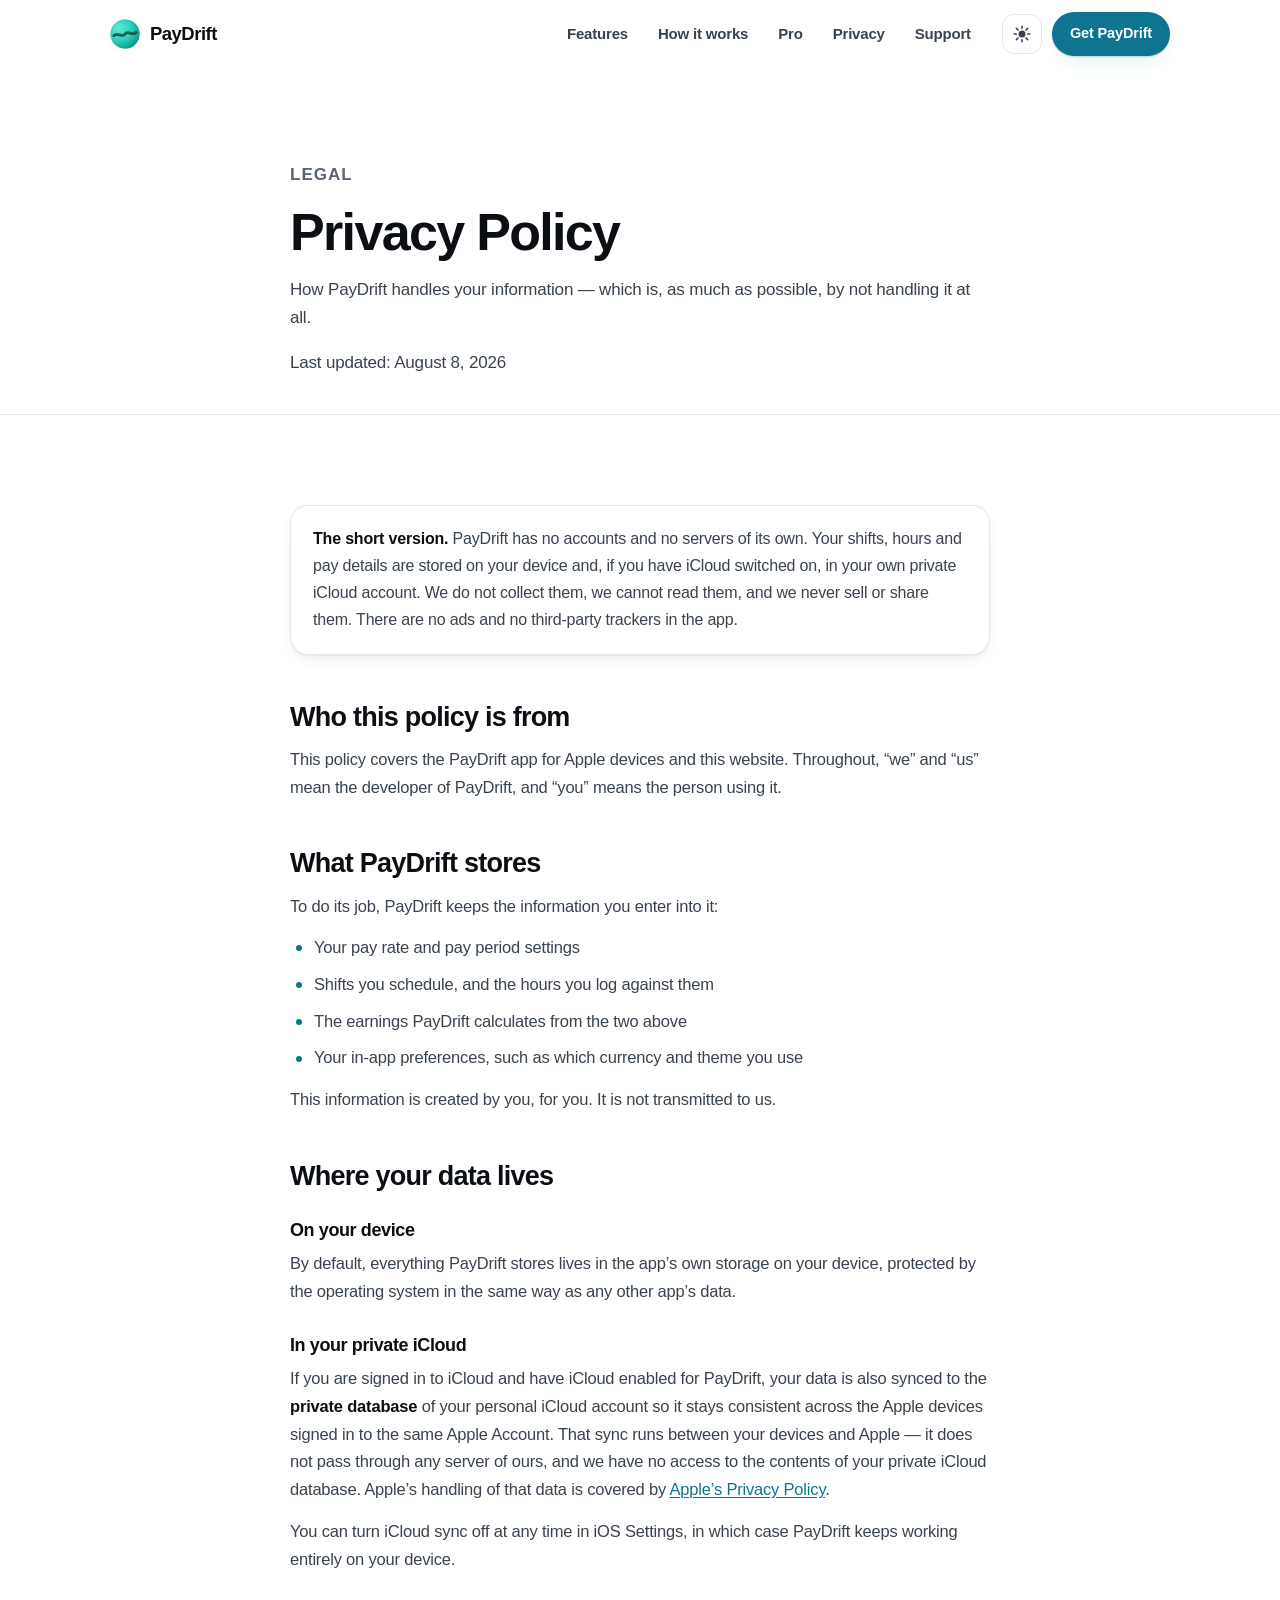
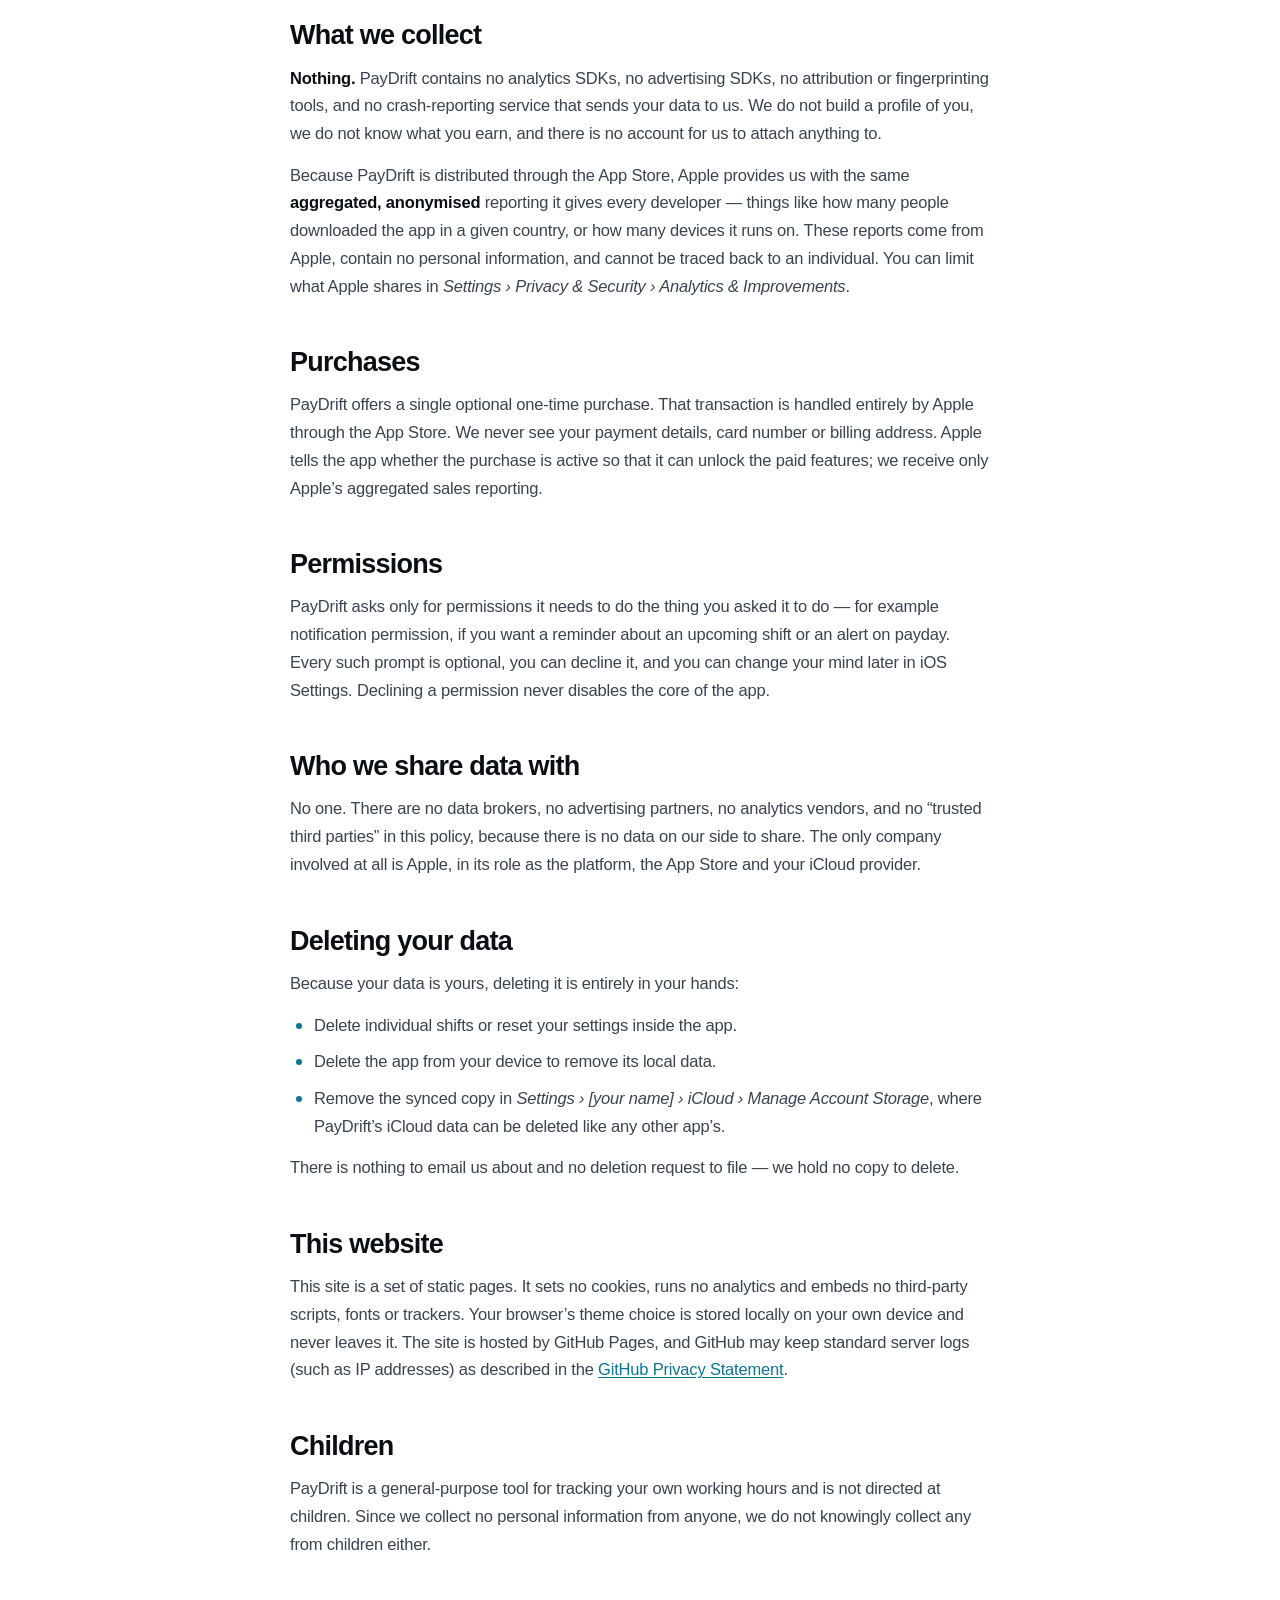
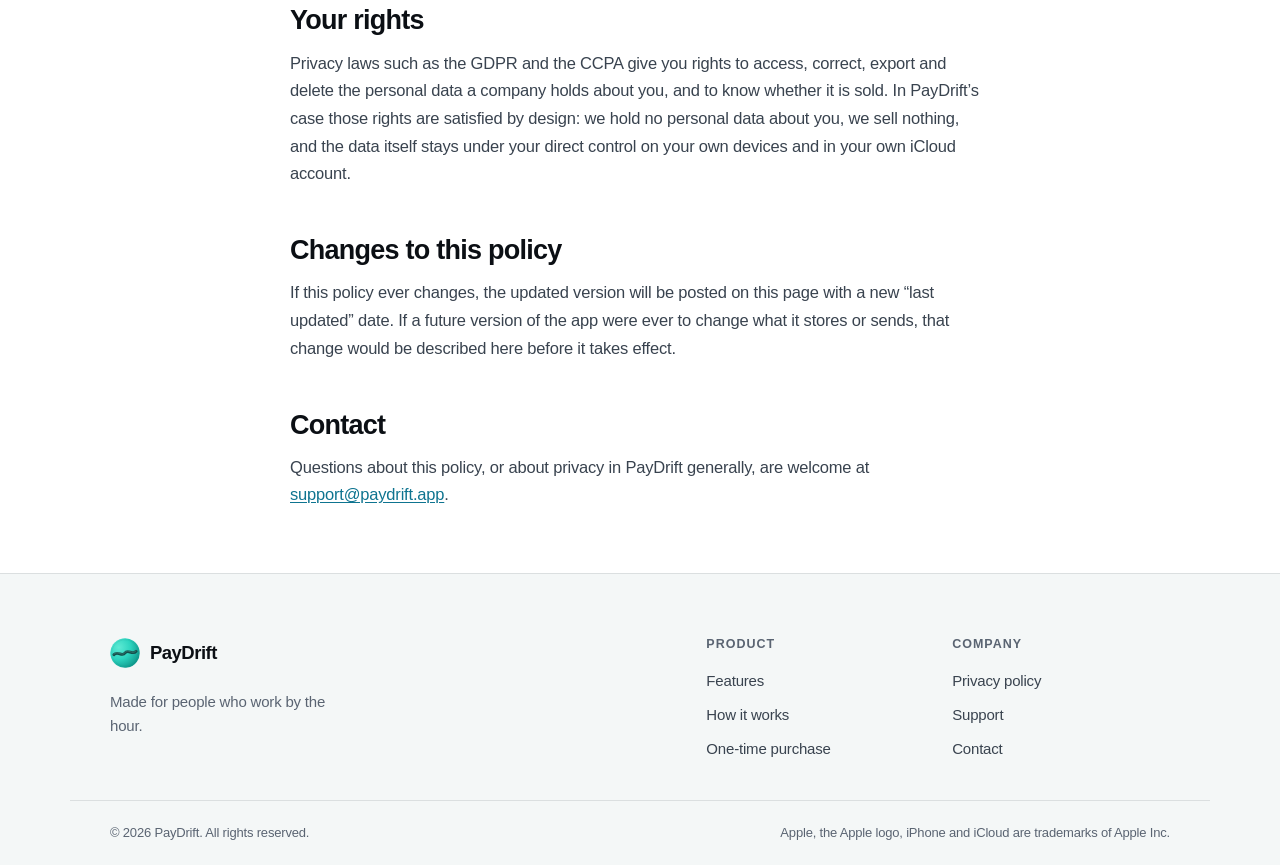
==== commit c6bfd19f: "Update Correction to logo and app design" ====
--- a/privacy.html
+++ b/privacy.html
@@ -30,11 +30,7 @@
 <header class="site-header" id="siteHeader">
   <div class="container site-header__inner">
     <a class="brand" href="index.html" aria-label="PayDrift home">
-      <svg class="brand__mark" viewBox="3 0.5 28.5 28.5" aria-hidden="true" focusable="false">
-        <path d="M19.76 5.66A11 11 0 1 0 26.34 12.24" fill="none" stroke="currentColor" stroke-width="2.6" stroke-linecap="round"/>
-        <path d="M12 20 25 7" fill="none" stroke="currentColor" stroke-width="2.6" stroke-linecap="round"/>
-        <circle cx="28.4" cy="3.6" r="2.5" fill="currentColor"/>
-      </svg>
+      <img class="brand__mark" src="assets/img/logo.svg" alt="" width="30" height="30">
       <span class="brand__name">PayDrift</span>
     </a>
 
@@ -187,11 +183,7 @@
   <div class="container site-footer__inner">
     <div class="site-footer__brand">
       <a class="brand" href="index.html" aria-label="PayDrift home">
-        <svg class="brand__mark" viewBox="3 0.5 28.5 28.5" aria-hidden="true" focusable="false">
-          <path d="M19.76 5.66A11 11 0 1 0 26.34 12.24" fill="none" stroke="currentColor" stroke-width="2.6" stroke-linecap="round"/>
-          <path d="M12 20 25 7" fill="none" stroke="currentColor" stroke-width="2.6" stroke-linecap="round"/>
-          <circle cx="28.4" cy="3.6" r="2.5" fill="currentColor"/>
-        </svg>
+        <img class="brand__mark" src="assets/img/logo.svg" alt="" width="30" height="30">
         <span class="brand__name">PayDrift</span>
       </a>
       <p>Made for people who work by the hour.</p>
--- a/assets/css/style.css
+++ b/assets/css/style.css
@@ -22,25 +22,31 @@
   --ink-2: #39434f;
   --ink-3: #5a6472;
 
-  --accent:      #07734f;   /* 5.9:1 on white — safe for text and fills   */
-  --accent-2:    #0a8f63;   /* decorative / gradient partner              */
-  --accent-soft: #e6f8f0;
+  --accent:      #0e7490;   /* the app's own accent — 5.4:1 on white      */
+  --accent-2:    #0d9488;   /* the coin's teal, for gradients             */
+  --accent-soft: #e2f4f8;
   --on-accent:   #ffffff;
-  --glow:        rgba(10, 143, 99, .22);
+  --glow:        rgba(13, 148, 136, .22);
 
   --shadow-sm: 0 1px 2px rgba(9, 16, 22, .05), 0 6px 18px -6px rgba(9, 16, 22, .10);
   --shadow-md: 0 2px 6px rgba(9, 16, 22, .05), 0 18px 40px -18px rgba(9, 16, 22, .18);
   --shadow-lg: 0 8px 20px rgba(9, 16, 22, .06), 0 44px 90px -40px rgba(9, 16, 22, .38);
 
-  /* The app screen is a screenshot: it keeps its own dark palette in both themes. */
-  --scr-bg:      #0e1116;
-  --scr-card:    #171b22;
-  --scr-ink:     #f4f7fa;
-  --scr-ink-2:   #9aa4b2;
-  --scr-line:    rgba(255, 255, 255, .09);
-  --scr-accent:  #2bd48f;
-  --chart-mark:  #12a877;   /* validated data mark on #0e1116 */
-  --chart-dim:   #2a5f4e;   /* validated de-emphasis step, same hue */
+  /* The app screen is a screenshot of the real app: it keeps its own palette,
+     sampled from the shipping build, in both site themes. */
+  --scr-bg:      #f4f8fa;
+  --scr-card:    #ffffff;
+  --scr-ink:     #122026;
+  --scr-ink-2:   #4a5a63;
+  --scr-ink-3:   #8f979a;
+  --scr-line:    rgba(18, 32, 38, .09);
+  --scr-track:   #e4e7e9;
+  --scr-accent:  #0e7490;
+  --job-green:   #1e794f;
+  --job-blue:    #2f6fed;
+  --job-orange:  #b4530a;
+  --chart-mark:  #0e7490;   /* validated data mark on #ffffff */
+  --chart-dim:   #38b6d6;   /* validated de-emphasis step, same hue */
 
   --radius-sm: 12px;
   --radius:    18px;
@@ -69,11 +75,11 @@
     --ink-2: #c1c9d4;
     --ink-3: #8d97a6;
 
-    --accent:      #2bd48f;   /* 10.2:1 on the dark plane */
-    --accent-2:    #2bd48f;
-    --accent-soft: rgba(43, 212, 143, .12);
-    --on-accent:   #04140e;
-    --glow:        rgba(43, 212, 143, .26);
+    --accent:      #2dd4bf;   /* 10.7:1 on the dark plane */
+    --accent-2:    #5eead4;
+    --accent-soft: rgba(45, 212, 191, .13);
+    --on-accent:   #042f2e;
+    --glow:        rgba(45, 212, 191, .26);
 
     --shadow-sm: 0 1px 2px rgba(0, 0, 0, .5);
     --shadow-md: 0 2px 8px rgba(0, 0, 0, .45), 0 20px 44px -20px rgba(0, 0, 0, .8);
@@ -95,11 +101,11 @@
   --ink-2: #c1c9d4;
   --ink-3: #8d97a6;
 
-  --accent:      #2bd48f;
-  --accent-2:    #2bd48f;
-  --accent-soft: rgba(43, 212, 143, .12);
-  --on-accent:   #04140e;
-  --glow:        rgba(43, 212, 143, .26);
+  --accent:      #2dd4bf;
+  --accent-2:    #5eead4;
+  --accent-soft: rgba(45, 212, 191, .13);
+  --on-accent:   #042f2e;
+  --glow:        rgba(45, 212, 191, .26);
 
   --shadow-sm: 0 1px 2px rgba(0, 0, 0, .5);
   --shadow-md: 0 2px 8px rgba(0, 0, 0, .45), 0 20px 44px -20px rgba(0, 0, 0, .8);
@@ -191,12 +197,12 @@
 :root:not([data-theme="light"]) .grad { }
 @media (prefers-color-scheme: dark) {
   :root:not([data-theme="light"]) .grad {
-    background: linear-gradient(96deg, #7ff0c4, #2bd48f 50%, #35c9d8);
+    background: linear-gradient(96deg, #99f6e4, #2dd4bf 50%, #22d3ee);
     -webkit-background-clip: text; background-clip: text;
   }
 }
 :root[data-theme="dark"] .grad {
-  background: linear-gradient(96deg, #7ff0c4, #2bd48f 50%, #35c9d8);
+  background: linear-gradient(96deg, #99f6e4, #2dd4bf 50%, #22d3ee);
   -webkit-background-clip: text; background-clip: text;
 }
 
@@ -239,17 +245,6 @@
 }
 .link-arrow svg { width: 19px; height: 19px; transition: transform .2s ease; }
 .link-arrow:hover svg { transform: translateX(3px); }
-
-.pill {
-  display: inline-flex; align-items: center; gap: .5em;
-  padding: .32em .7em; border-radius: 999px;
-  font-size: .72em; font-weight: 600;
-}
-.pill--live { background: rgba(43, 212, 143, .13); color: var(--scr-accent); }
-.pill__dot {
-  width: .45em; height: .45em; border-radius: 50%; background: currentColor;
-  animation: pulse 1.8s ease-in-out infinite;
-}
 
 .icon-btn {
   display: inline-grid; place-items: center;
@@ -291,7 +286,7 @@
   color: var(--ink); font-weight: 700; font-size: 18.5px; letter-spacing: -0.028em;
 }
 .brand:hover { text-decoration: none; }
-.brand__mark { width: 27px; height: 27px; color: var(--accent); flex: none; }
+.brand__mark { width: 30px; height: 30px; flex: none; }
 
 .site-nav { display: flex; align-items: center; gap: 4px; margin-left: auto; }
 .site-nav a {
@@ -328,8 +323,8 @@
 .aurora { position: absolute; inset: -20% -10% auto; height: 720px; z-index: -1; pointer-events: none; filter: blur(90px); opacity: .55; }
 .aurora span { position: absolute; border-radius: 50%; display: block; }
 .aurora span:nth-child(1) { width: 520px; height: 520px; left: 4%;  top: 6%;  background: var(--glow); animation: drift 22s ease-in-out infinite; }
-.aurora span:nth-child(2) { width: 460px; height: 460px; right: 6%; top: 0;   background: rgba(53, 201, 216, .22); animation: drift 27s ease-in-out infinite reverse; }
-.aurora span:nth-child(3) { width: 380px; height: 380px; left: 42%; top: 32%; background: rgba(112, 130, 255, .16); animation: drift 33s ease-in-out infinite; }
+.aurora span:nth-child(2) { width: 460px; height: 460px; right: 6%; top: 0;   background: rgba(34, 211, 238, .22); animation: drift 27s ease-in-out infinite reverse; }
+.aurora span:nth-child(3) { width: 380px; height: 380px; left: 42%; top: 32%; background: rgba(56, 182, 214, .16); animation: drift 33s ease-in-out infinite; }
 @media (prefers-color-scheme: dark) { :root:not([data-theme="light"]) .aurora { opacity: .5; } }
 :root[data-theme="dark"] .aurora { opacity: .5; }
 @keyframes drift {
@@ -372,13 +367,13 @@
   width: 6.2em; height: 1.75em; border-radius: 999px; background: #000; z-index: 3;
 }
 .device__screen::after {                  /* home indicator */
-  content: ""; position: absolute; bottom: .5em; left: 50%; transform: translateX(-50%);
-  width: 8.5em; height: .3em; border-radius: 999px; background: rgba(255, 255, 255, .3);
+  content: ""; position: absolute; bottom: .45em; left: 50%; transform: translateX(-50%);
+  width: 8.5em; height: .3em; border-radius: 999px; background: rgba(18, 32, 38, .3); z-index: 4;
 }
 
 .statusbar {
   display: flex; align-items: center; justify-content: space-between;
-  padding: .75em 1.55em .1em; font-size: .82em; font-weight: 650;
+  padding: .8em 1.6em .15em; font-size: .82em; font-weight: 650;
 }
 .statusbar__icons { display: flex; align-items: center; gap: .42em; color: var(--scr-ink); }
 .statusbar__icons svg { height: .82em; width: auto; fill: currentColor; }
@@ -386,63 +381,78 @@
 .statusbar__icons svg:nth-child(2) { width: 1.05em; }
 .statusbar__icons svg:nth-child(3) { width: 1.7em; }
 
-.app { position: relative; flex: 1; padding: 1.9em 1.35em 1.6em; display: flex; flex-direction: column; gap: 1em; }
-.app::after {                             /* the list runs off the bottom, as a scrolling list does */
-  content: ""; position: absolute; inset: auto 0 0; height: 3.4em; pointer-events: none;
-  background: linear-gradient(to top, var(--scr-bg) 22%, transparent);
-}
-.app__topline { display: flex; align-items: flex-start; justify-content: space-between; gap: .6em; }
-.app__label { font-size: .8em; font-weight: 600; color: var(--scr-ink-2); }
-.app__range { font-size: .92em; font-weight: 650; margin-top: .12em; }
-
-.earnings {
-  margin-top: -.15em;
-  font-size: 2.62em; font-weight: 700; letter-spacing: -0.04em; line-height: 1;
-}
-.earnings__cur   { font-size: .58em; vertical-align: .42em; margin-right: .1em; color: var(--scr-ink-2); }
-.earnings__cents { font-size: .5em; color: var(--scr-ink-2); }
-.earnings__cents.is-tick { animation: tick .5s ease-out; }
-@keyframes tick { 0% { color: var(--scr-accent); } 100% { color: var(--scr-ink-2); } }
-.earnings__sub { font-size: .82em; color: var(--scr-ink-2); margin-top: .45em; }
-
-.progress { margin-top: .2em; }
-.progress__head {
-  display: flex; justify-content: space-between;
-  font-size: .76em; font-weight: 600; color: var(--scr-ink-2); margin-bottom: .55em;
-}
-.progress__track { height: .45em; border-radius: 999px; background: rgba(255, 255, 255, .09); overflow: hidden; }
-.progress__fill {
-  height: 100%; border-radius: 999px;
-  background: linear-gradient(90deg, var(--chart-mark), var(--scr-accent));
-  transition: width .8s cubic-bezier(.2, .8, .2, 1);
-}
-
-.countdown {
-  padding: .85em 1em; border-radius: 1em;
-  background: var(--scr-card); border: 1px solid var(--scr-line);
-}
-.countdown__label { font-size: .74em; font-weight: 600; color: var(--scr-ink-2); }
-.countdown__value { display: flex; gap: .75em; margin-top: .3em; }
-.cd { display: flex; align-items: baseline; gap: .1em; }
-.cd b { font-size: 1.28em; font-weight: 700; letter-spacing: -0.03em; font-variant-numeric: tabular-nums; }
-.cd i { font-size: .78em; font-style: normal; color: var(--scr-ink-2); font-weight: 600; }
-
-.shifts__head {
-  margin-top: .35em;
-  font-size: .76em; font-weight: 650; letter-spacing: .05em; text-transform: uppercase;
-  color: var(--scr-ink-2);
-}
-.shifts { display: flex; flex-direction: column; }
-.shifts__row {
-  display: grid; grid-template-columns: 3.4em 1fr auto; align-items: center; gap: .7em;
-  padding: .58em 0; border-top: 1px solid var(--scr-line); font-size: .8em;
-}
-.shifts__row:first-child { border-top: 0; }
-.shifts__day { display: flex; flex-direction: column; color: var(--scr-ink-2); font-size: .88em; line-height: 1.25; }
-.shifts__day b { color: var(--scr-ink); font-size: 1.1em; font-weight: 650; }
-.shifts__time { color: var(--scr-ink-2); font-variant-numeric: tabular-nums; }
-.shifts__pay { font-weight: 650; font-variant-numeric: tabular-nums; }
-
+/* --- Overview: a card per job -------------------------------------------- */
+
+.appbar {
+  display: grid; grid-template-columns: 1.6em 1fr 1.6em; align-items: center;
+  padding: .55em 1.15em .7em;
+  border-bottom: 1px solid var(--scr-line);
+}
+.appbar__title { text-align: center; font-size: 1.12em; font-weight: 700; letter-spacing: -0.02em; }
+.appbar svg { width: 1.6em; height: 1.6em; color: var(--scr-accent); }
+.appbar__end { justify-self: end; }
+
+.feed {
+  position: relative; flex: 1; min-height: 0;
+  display: flex; flex-direction: column; gap: .78em;
+  padding: .95em 1.05em 0;
+}
+
+.job {
+  padding: .95em 1.05em 1.05em;
+  border-radius: 1.25em; background: var(--scr-card);
+  box-shadow: 0 1px 2px rgba(18, 32, 38, .05), 0 6px 18px -8px rgba(18, 32, 38, .16);
+}
+.job__name {
+  display: flex; align-items: center; gap: .5em;
+  font-size: .95em; font-weight: 700; letter-spacing: -0.02em;
+}
+.job__dot { width: .55em; height: .55em; border-radius: 50%; background: var(--job); flex: none; }
+.job__label { margin-top: .3em; font-size: .78em; color: var(--scr-ink-2); }
+.job__amount {
+  margin-top: .05em;
+  font-size: 1.85em; font-weight: 800; letter-spacing: -0.035em; line-height: 1.1;
+}
+.job__amount .is-tick { animation: tick .6s ease-out; }
+@keyframes tick { 0% { color: var(--scr-accent); } 100% { color: var(--scr-ink); } }
+.job__sched { margin-top: .25em; font-size: .76em; font-weight: 600; color: var(--job-orange); }
+.job__meta {
+  display: flex; align-items: center; justify-content: space-between; gap: .5em;
+  margin-top: .7em; font-size: .74em; color: var(--scr-ink-2);
+}
+.job__meta > span { display: inline-flex; align-items: center; gap: .45em; }
+.job__meta svg { width: 1.25em; height: 1.25em; flex: none; color: var(--scr-ink-3); }
+.job__bar {
+  display: block; height: .34em; margin-top: .7em;
+  border-radius: 999px; background: var(--scr-track); overflow: hidden;
+}
+.job__bar i {
+  display: block; height: 100%; border-radius: 999px; background: var(--job);
+}
+.job--green  { --job: var(--job-green); }
+.job--blue   { --job: var(--job-blue); }
+.job--orange { --job: var(--job-orange); }
+
+.applog { padding: .85em 1.05em .3em; }
+.applog span {
+  display: flex; align-items: center; justify-content: center; gap: .45em;
+  padding: .78em; border-radius: 999px;
+  background: var(--scr-accent); color: #fff;
+  font-size: .95em; font-weight: 700; letter-spacing: -0.015em;
+}
+.applog svg { width: 1.15em; height: 1.15em; }
+
+.tabbar {
+  display: grid; grid-template-columns: repeat(3, 1fr);
+  padding: .55em 0 1.3em;
+  border-top: 1px solid var(--scr-line); background: var(--scr-card);
+}
+.tabbar span {
+  display: flex; flex-direction: column; align-items: center; gap: .22em;
+  font-size: .68em; font-weight: 600; color: var(--scr-ink-3);
+}
+.tabbar svg { width: 1.6em; height: 1.6em; }
+.tabbar .is-on { color: var(--scr-accent); }
 /* --- floating chips ------------------------------------------------------ */
 
 .float {
@@ -456,8 +466,8 @@
 }
 /* Anchored to the device so they always clip its edge by a fixed amount,
    at heights where the screen behind them is padding rather than content. */
-.float--a { right: calc(100% - 30px); bottom: 3%; }
-.float--b { left: calc(100% - 64px); top: 41%; animation-delay: -3s; }
+.float--a { right: calc(100% - 34px); bottom: -6%; }
+.float--b { left: calc(100% - 58px); top: 38%; animation-delay: -3s; }
 .float__icon {
   display: grid; place-items: center; width: 30px; height: 30px; flex: none;
   border-radius: 9px; background: var(--accent-soft); color: var(--accent);
@@ -500,7 +510,12 @@
 .card__icon svg { width: 24px; height: 24px; }
 .card h3 { font-size: 19.5px; letter-spacing: -0.026em; }
 .card p { margin-top: 10px; font-size: 15.5px; line-height: 1.58; color: var(--ink-2); }
+.card--wide { grid-column: 1 / -1; display: flex; align-items: flex-start; gap: clamp(18px, 2.4vw, 28px); }
+.card--wide .card__icon { margin-bottom: 0; }
+.card--wide p { max-width: 62ch; }
+
 @media (max-width: 940px) { .cards { grid-template-columns: repeat(2, 1fr); } }
+@media (max-width: 620px) { .card--wide { flex-direction: column; } .card--wide .card__icon { margin-bottom: 4px; } }
 @media (max-width: 620px) { .cards { grid-template-columns: 1fr; } }
 
 .steps { display: grid; grid-template-columns: repeat(3, 1fr); gap: clamp(20px, 3vw, 44px); counter-reset: s; }
@@ -527,7 +542,7 @@
   content: ""; position: absolute; left: 0; top: 1px;
   width: 24px; height: 24px; border-radius: 50%;
   background: var(--accent-soft) no-repeat center / 14px 14px;
-  background-image: url("data:image/svg+xml;charset=utf-8,%3Csvg xmlns='http://www.w3.org/2000/svg' viewBox='0 0 24 24'%3E%3Cpath d='M5 12.5 10 17.5 19 7' fill='none' stroke='%230a8f63' stroke-width='3' stroke-linecap='round' stroke-linejoin='round'/%3E%3C/svg%3E");
+  background-image: url("data:image/svg+xml;charset=utf-8,%3Csvg xmlns='http://www.w3.org/2000/svg' viewBox='0 0 24 24'%3E%3Cpath d='M5 12.5 10 17.5 19 7' fill='none' stroke='%230e7490' stroke-width='3' stroke-linecap='round' stroke-linejoin='round'/%3E%3C/svg%3E");
 }
 .ticks b { display: block; font-size: 17.5px; font-weight: 650; letter-spacing: -0.022em; }
 .ticks span { display: block; margin-top: 4px; font-size: 15.5px; color: var(--ink-2); }
@@ -537,7 +552,7 @@
   padding: clamp(20px, 2.4vw, 28px);
   border-radius: var(--radius-lg);
   background: var(--scr-bg); color: var(--scr-ink);
-  border: 1px solid rgba(255, 255, 255, .08);
+  border: 1px solid var(--scr-line);
   box-shadow: var(--shadow-lg);
 }
 .panel__head { display: flex; align-items: center; justify-content: space-between; }
@@ -552,11 +567,11 @@
   position: relative;
   display: flex; align-items: flex-end; justify-content: space-between; gap: 8px;
   height: 116px;
-  border-bottom: 1px solid rgba(255, 255, 255, .14);
+  border-bottom: 1px solid rgba(18, 32, 38, .16);
 }
 .chart__avg {
   position: absolute; left: 0; right: 0; height: 1px; z-index: 2;
-  background: rgba(255, 255, 255, .26); pointer-events: none;
+  background: rgba(18, 32, 38, .24); pointer-events: none;
 }
 .chart__avg span {
   position: absolute; left: 0; bottom: 4px;
@@ -643,14 +658,14 @@
     background-image: url("data:image/svg+xml;charset=utf-8,%3Csvg xmlns='http://www.w3.org/2000/svg' viewBox='0 0 24 24'%3E%3Cpath d='M12 5v14M5 12h14' fill='none' stroke='%238d97a6' stroke-width='2.2' stroke-linecap='round'/%3E%3C/svg%3E");
   }
   :root:not([data-theme="light"]) .ticks li::before {
-    background-image: url("data:image/svg+xml;charset=utf-8,%3Csvg xmlns='http://www.w3.org/2000/svg' viewBox='0 0 24 24'%3E%3Cpath d='M5 12.5 10 17.5 19 7' fill='none' stroke='%232bd48f' stroke-width='3' stroke-linecap='round' stroke-linejoin='round'/%3E%3C/svg%3E");
+    background-image: url("data:image/svg+xml;charset=utf-8,%3Csvg xmlns='http://www.w3.org/2000/svg' viewBox='0 0 24 24'%3E%3Cpath d='M5 12.5 10 17.5 19 7' fill='none' stroke='%232dd4bf' stroke-width='3' stroke-linecap='round' stroke-linejoin='round'/%3E%3C/svg%3E");
   }
 }
 :root[data-theme="dark"] .faq__item summary::after {
   background-image: url("data:image/svg+xml;charset=utf-8,%3Csvg xmlns='http://www.w3.org/2000/svg' viewBox='0 0 24 24'%3E%3Cpath d='M12 5v14M5 12h14' fill='none' stroke='%238d97a6' stroke-width='2.2' stroke-linecap='round'/%3E%3C/svg%3E");
 }
 :root[data-theme="dark"] .ticks li::before {
-  background-image: url("data:image/svg+xml;charset=utf-8,%3Csvg xmlns='http://www.w3.org/2000/svg' viewBox='0 0 24 24'%3E%3Cpath d='M5 12.5 10 17.5 19 7' fill='none' stroke='%232bd48f' stroke-width='3' stroke-linecap='round' stroke-linejoin='round'/%3E%3C/svg%3E");
+  background-image: url("data:image/svg+xml;charset=utf-8,%3Csvg xmlns='http://www.w3.org/2000/svg' viewBox='0 0 24 24'%3E%3Cpath d='M5 12.5 10 17.5 19 7' fill='none' stroke='%232dd4bf' stroke-width='3' stroke-linecap='round' stroke-linejoin='round'/%3E%3C/svg%3E");
 }
 
 .cta { padding-block: 0 var(--section-y); }
@@ -660,8 +675,8 @@
   border-radius: clamp(24px, 3vw, 38px);
   text-align: center;
   background:
-    radial-gradient(120% 140% at 12% 0%, rgba(43, 212, 143, .22), transparent 55%),
-    radial-gradient(110% 130% at 92% 108%, rgba(53, 201, 216, .18), transparent 58%),
+    radial-gradient(120% 140% at 12% 0%, rgba(45, 212, 191, .22), transparent 55%),
+    radial-gradient(110% 130% at 92% 108%, rgba(34, 211, 238, .18), transparent 58%),
     var(--surface);
   border: 1px solid var(--border-strong);
   box-shadow: var(--shadow-md);
@@ -731,7 +746,7 @@
   margin-top: 12px; padding: clamp(24px, 3vw, 34px);
   border-radius: var(--radius-lg); border: 1px solid var(--border-strong);
   background:
-    radial-gradient(120% 160% at 8% 0%, rgba(43, 212, 143, .16), transparent 60%),
+    radial-gradient(120% 160% at 8% 0%, rgba(45, 212, 191, .16), transparent 60%),
     var(--surface);
   box-shadow: var(--shadow-sm);
 }
